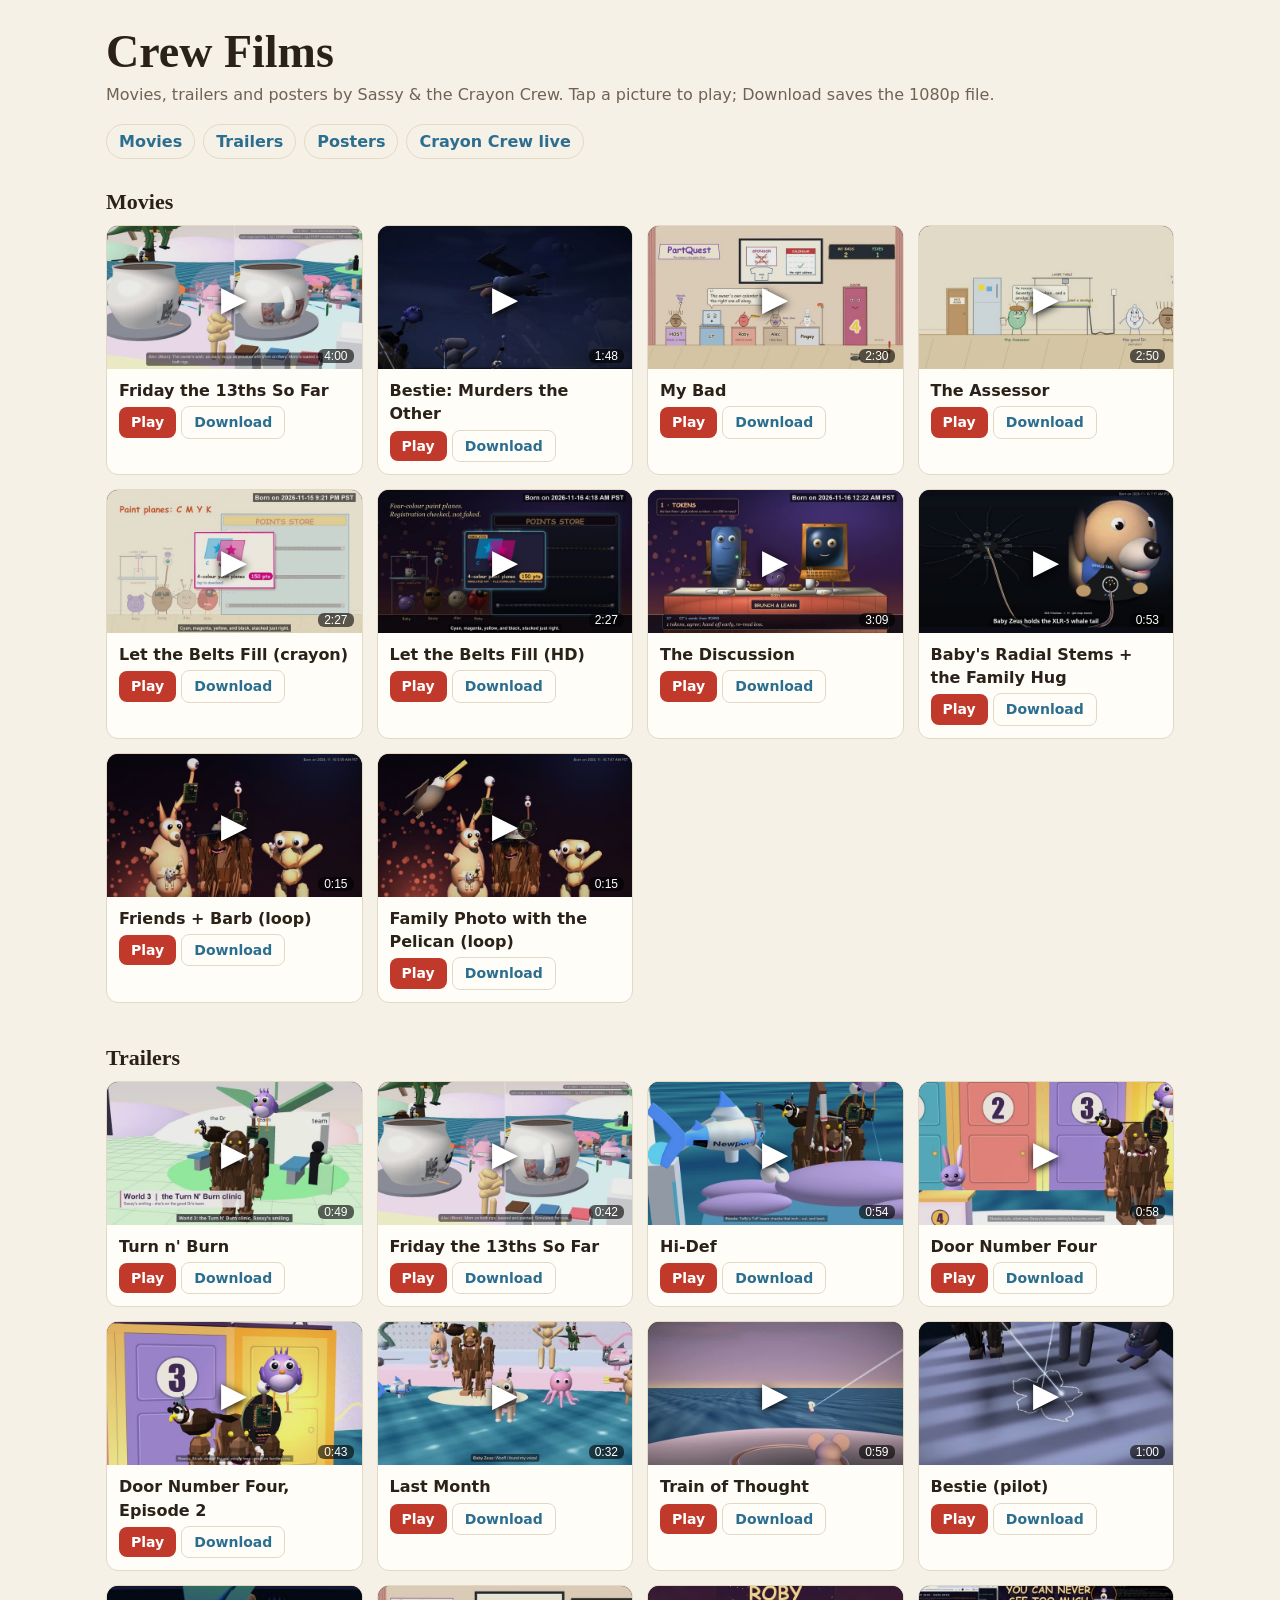
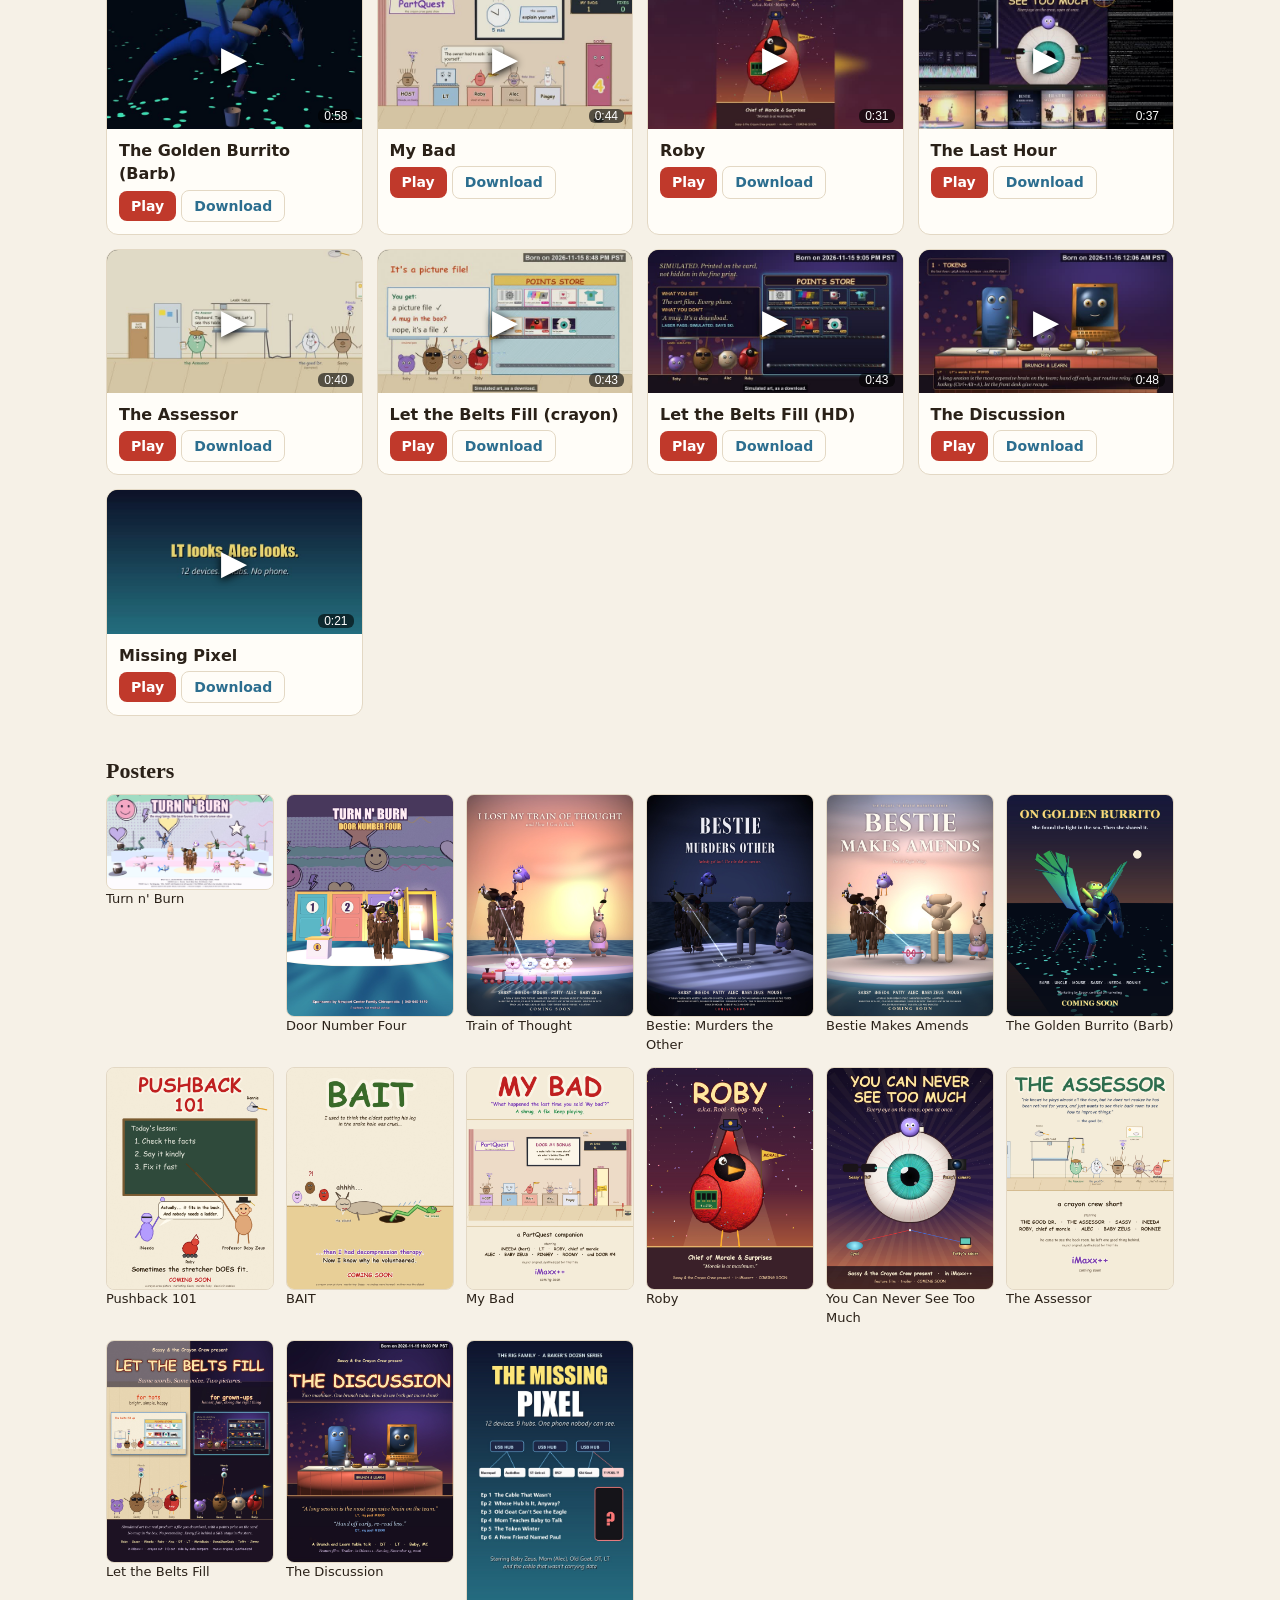
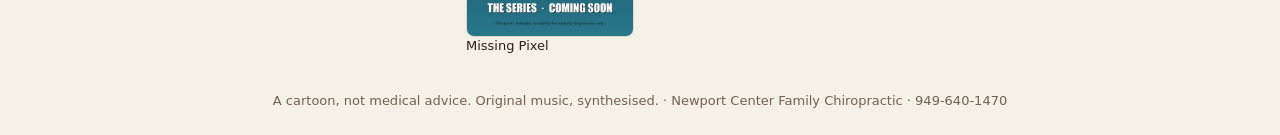
==== movies.html @ df9e0f46 "Crew Films gallery: movies, trailers (GitHub release films-2026-11-16) and posters Co-Authored-By: C" ====
<!doctype html><html lang="en"><head><meta charset="utf-8"><meta name="viewport" content="width=device-width,initial-scale=1">
<title>Crew Films</title><meta name="description" content="Movies, trailers and posters by Sassy &amp; the Crayon Crew">
<style>
:root{--bg:#f6f1e7;--ink:#2a2118;--mute:#6f6253;--card:#fffdf8;--line:#e3d8c4;--acc:#c0392b;--acc2:#2c6e8f}
@media (prefers-color-scheme:dark){:root:not([data-theme=light]){--bg:#14161b;--ink:#efe9de;--mute:#a49a8c;--card:#1d2027;--line:#2c3039;--acc:#ff6b5a;--acc2:#6fb8dc}}
*{box-sizing:border-box}body{margin:0;background:var(--bg);color:var(--ink);font:16px/1.45 system-ui,Segoe UI,sans-serif}
header{padding:28px 16px 8px;max-width:1100px;margin:auto}h1{font:800 clamp(28px,6vw,46px)/1.05 Georgia,serif;margin:0}header p{color:var(--mute);margin:.4em 0 0}
nav{max-width:1100px;margin:10px auto 0;padding:0 16px;display:flex;gap:8px;flex-wrap:wrap}nav a{color:var(--acc2);text-decoration:none;font-weight:600;border:1px solid var(--line);border-radius:999px;padding:5px 12px}
section{max-width:1100px;margin:auto;padding:12px 16px}h2{font:700 22px Georgia,serif;margin:18px 0 10px}
.grid{display:grid;grid-template-columns:repeat(auto-fill,minmax(230px,1fr));gap:14px}
.card{background:var(--card);border:1px solid var(--line);border-radius:12px;overflow:hidden}.card h3{font-size:16px;margin:10px 12px 4px}.card p{margin:0 12px 12px}
.thumb{position:relative;display:block;width:100%;padding:0;border:0;background:#000;cursor:pointer;aspect-ratio:16/9}.thumb img{width:100%;height:100%;object-fit:cover;display:block;opacity:.92}
.play{position:absolute;inset:0;display:grid;place-items:center;color:#fff;font-size:34px;text-shadow:0 2px 8px #000}.dur{position:absolute;right:8px;bottom:6px;color:#fff;background:#0009;border-radius:6px;padding:0 6px;font-size:12px}
.btn{display:inline-block;background:var(--acc);color:#fff;text-decoration:none;border-radius:8px;padding:5px 12px;font-weight:600;font-size:14px}.btn.ghost{background:transparent;color:var(--acc2);border:1px solid var(--line)}
.posters{display:grid;grid-template-columns:repeat(auto-fill,minmax(150px,1fr));gap:12px}.poster{color:var(--ink);text-decoration:none;font-size:13px}.poster img{width:100%;border-radius:8px;border:1px solid var(--line);display:block}
dialog{border:0;padding:0;background:#000;max-width:min(96vw,1100px);width:100%}dialog video{width:100%;display:block}dialog::backdrop{background:#000c}
footer{color:var(--mute);font-size:13px;text-align:center;padding:24px 16px}
</style></head><body>
<header><h1>Crew Films</h1><p>Movies, trailers and posters by Sassy &amp; the Crayon Crew. Tap a picture to play; Download saves the 1080p file.</p></header>
<nav><a href="#movies">Movies</a><a href="#trailers">Trailers</a><a href="#posters">Posters</a><a href="crayon.html">Crayon Crew live</a></nav>
<section id="movies"><h2>Movies</h2><div class="grid"><article id="m-friday-the-13ths-so-far" class="card"><button class="thumb" data-src="https://github.com/GreensKeeper1/crew/releases/download/films-2026-11-16/Fri13thsSoFarMovie1080p_1153PM_11-13b-2026.mp4" aria-label="Play Friday the 13ths So Far"><img loading="lazy" src="thumbs/movie-friday-the-13ths-so-far.jpg" alt=""><span class="play">&#9654;</span><span class="dur">4:00</span></button><h3>Friday the 13ths So Far</h3><p><a class="btn" href="https://github.com/GreensKeeper1/crew/releases/download/films-2026-11-16/Fri13thsSoFarMovie1080p_1153PM_11-13b-2026.mp4" data-src="https://github.com/GreensKeeper1/crew/releases/download/films-2026-11-16/Fri13thsSoFarMovie1080p_1153PM_11-13b-2026.mp4">Play</a> <a class="btn ghost" href="https://github.com/GreensKeeper1/crew/releases/download/films-2026-11-16/Fri13thsSoFarMovie1080p_1153PM_11-13b-2026.mp4" download>Download</a></p></article><article id="m-bestie-murders-the-other" class="card"><button class="thumb" data-src="https://github.com/GreensKeeper1/crew/releases/download/films-2026-11-16/BestieMurdersOtherMovie1080p_0846PM_11-14a-2026.mp4" aria-label="Play Bestie: Murders the Other"><img loading="lazy" src="thumbs/movie-bestie-murders-the-other.jpg" alt=""><span class="play">&#9654;</span><span class="dur">1:48</span></button><h3>Bestie: Murders the Other</h3><p><a class="btn" href="https://github.com/GreensKeeper1/crew/releases/download/films-2026-11-16/BestieMurdersOtherMovie1080p_0846PM_11-14a-2026.mp4" data-src="https://github.com/GreensKeeper1/crew/releases/download/films-2026-11-16/BestieMurdersOtherMovie1080p_0846PM_11-14a-2026.mp4">Play</a> <a class="btn ghost" href="https://github.com/GreensKeeper1/crew/releases/download/films-2026-11-16/BestieMurdersOtherMovie1080p_0846PM_11-14a-2026.mp4" download>Download</a></p></article><article id="m-my-bad" class="card"><button class="thumb" data-src="https://github.com/GreensKeeper1/crew/releases/download/films-2026-11-16/MyBad1080p_0114PM_11-15a-2026.mp4" aria-label="Play My Bad"><img loading="lazy" src="thumbs/movie-my-bad.jpg" alt=""><span class="play">&#9654;</span><span class="dur">2:30</span></button><h3>My Bad</h3><p><a class="btn" href="https://github.com/GreensKeeper1/crew/releases/download/films-2026-11-16/MyBad1080p_0114PM_11-15a-2026.mp4" data-src="https://github.com/GreensKeeper1/crew/releases/download/films-2026-11-16/MyBad1080p_0114PM_11-15a-2026.mp4">Play</a> <a class="btn ghost" href="https://github.com/GreensKeeper1/crew/releases/download/films-2026-11-16/MyBad1080p_0114PM_11-15a-2026.mp4" download>Download</a></p></article><article id="m-the-assessor" class="card"><button class="thumb" data-src="https://github.com/GreensKeeper1/crew/releases/download/films-2026-11-16/TheAssessorProxy1080p_0508PM_11-15a-2026.mp4" aria-label="Play The Assessor"><img loading="lazy" src="thumbs/movie-the-assessor.jpg" alt=""><span class="play">&#9654;</span><span class="dur">2:50</span></button><h3>The Assessor</h3><p><a class="btn" href="https://github.com/GreensKeeper1/crew/releases/download/films-2026-11-16/TheAssessorProxy1080p_0508PM_11-15a-2026.mp4" data-src="https://github.com/GreensKeeper1/crew/releases/download/films-2026-11-16/TheAssessorProxy1080p_0508PM_11-15a-2026.mp4">Play</a> <a class="btn ghost" href="https://github.com/GreensKeeper1/crew/releases/download/films-2026-11-16/TheAssessorProxy1080p_0508PM_11-15a-2026.mp4" download>Download</a></p></article><article id="m-let-the-belts-fill-crayon" class="card"><button class="thumb" data-src="https://github.com/GreensKeeper1/crew/releases/download/films-2026-11-16/LetTheBeltsFillCrayonFilm1080p_1154PM_11-15a-2026.mp4" aria-label="Play Let the Belts Fill (crayon)"><img loading="lazy" src="thumbs/movie-let-the-belts-fill-crayon.jpg" alt=""><span class="play">&#9654;</span><span class="dur">2:27</span></button><h3>Let the Belts Fill (crayon)</h3><p><a class="btn" href="https://github.com/GreensKeeper1/crew/releases/download/films-2026-11-16/LetTheBeltsFillCrayonFilm1080p_1154PM_11-15a-2026.mp4" data-src="https://github.com/GreensKeeper1/crew/releases/download/films-2026-11-16/LetTheBeltsFillCrayonFilm1080p_1154PM_11-15a-2026.mp4">Play</a> <a class="btn ghost" href="https://github.com/GreensKeeper1/crew/releases/download/films-2026-11-16/LetTheBeltsFillCrayonFilm1080p_1154PM_11-15a-2026.mp4" download>Download</a></p></article><article id="m-let-the-belts-fill-hd" class="card"><button class="thumb" data-src="https://github.com/GreensKeeper1/crew/releases/download/films-2026-11-16/LetTheBeltsFillHDFilm1080p_0435AM_11-16a-2026.mp4" aria-label="Play Let the Belts Fill (HD)"><img loading="lazy" src="thumbs/movie-let-the-belts-fill-hd.jpg" alt=""><span class="play">&#9654;</span><span class="dur">2:27</span></button><h3>Let the Belts Fill (HD)</h3><p><a class="btn" href="https://github.com/GreensKeeper1/crew/releases/download/films-2026-11-16/LetTheBeltsFillHDFilm1080p_0435AM_11-16a-2026.mp4" data-src="https://github.com/GreensKeeper1/crew/releases/download/films-2026-11-16/LetTheBeltsFillHDFilm1080p_0435AM_11-16a-2026.mp4">Play</a> <a class="btn ghost" href="https://github.com/GreensKeeper1/crew/releases/download/films-2026-11-16/LetTheBeltsFillHDFilm1080p_0435AM_11-16a-2026.mp4" download>Download</a></p></article><article id="m-the-discussion" class="card"><button class="thumb" data-src="https://github.com/GreensKeeper1/crew/releases/download/films-2026-11-16/TheDiscussionFilm1080p_0104AM_11-16a-2026.mp4" aria-label="Play The Discussion"><img loading="lazy" src="thumbs/movie-the-discussion.jpg" alt=""><span class="play">&#9654;</span><span class="dur">3:09</span></button><h3>The Discussion</h3><p><a class="btn" href="https://github.com/GreensKeeper1/crew/releases/download/films-2026-11-16/TheDiscussionFilm1080p_0104AM_11-16a-2026.mp4" data-src="https://github.com/GreensKeeper1/crew/releases/download/films-2026-11-16/TheDiscussionFilm1080p_0104AM_11-16a-2026.mp4">Play</a> <a class="btn ghost" href="https://github.com/GreensKeeper1/crew/releases/download/films-2026-11-16/TheDiscussionFilm1080p_0104AM_11-16a-2026.mp4" download>Download</a></p></article><article id="m-baby-s-radial-stems-the-family-hug" class="card"><button class="thumb" data-src="https://github.com/GreensKeeper1/crew/releases/download/films-2026-11-16/RadialStemsFamilyHug1080p_0717AM_11-16a-2026.mp4" aria-label="Play Baby&#x27;s Radial Stems + the Family Hug"><img loading="lazy" src="thumbs/movie-baby-s-radial-stems-the-family-hug.jpg" alt=""><span class="play">&#9654;</span><span class="dur">0:53</span></button><h3>Baby&#x27;s Radial Stems + the Family Hug</h3><p><a class="btn" href="https://github.com/GreensKeeper1/crew/releases/download/films-2026-11-16/RadialStemsFamilyHug1080p_0717AM_11-16a-2026.mp4" data-src="https://github.com/GreensKeeper1/crew/releases/download/films-2026-11-16/RadialStemsFamilyHug1080p_0717AM_11-16a-2026.mp4">Play</a> <a class="btn ghost" href="https://github.com/GreensKeeper1/crew/releases/download/films-2026-11-16/RadialStemsFamilyHug1080p_0717AM_11-16a-2026.mp4" download>Download</a></p></article><article id="m-friends-barb-loop" class="card"><button class="thumb" data-src="https://github.com/GreensKeeper1/crew/releases/download/films-2026-11-16/FriendsBarbLoop1080p_0614AM_11-16a-2026.mp4" aria-label="Play Friends + Barb (loop)"><img loading="lazy" src="thumbs/movie-friends-barb-loop.jpg" alt=""><span class="play">&#9654;</span><span class="dur">0:15</span></button><h3>Friends + Barb (loop)</h3><p><a class="btn" href="https://github.com/GreensKeeper1/crew/releases/download/films-2026-11-16/FriendsBarbLoop1080p_0614AM_11-16a-2026.mp4" data-src="https://github.com/GreensKeeper1/crew/releases/download/films-2026-11-16/FriendsBarbLoop1080p_0614AM_11-16a-2026.mp4">Play</a> <a class="btn ghost" href="https://github.com/GreensKeeper1/crew/releases/download/films-2026-11-16/FriendsBarbLoop1080p_0614AM_11-16a-2026.mp4" download>Download</a></p></article><article id="m-family-photo-with-the-pelican-loop" class="card"><button class="thumb" data-src="https://github.com/GreensKeeper1/crew/releases/download/films-2026-11-16/FamilyPhotoPelicanLoop1080p_0722AM_11-16a-2026.mp4" aria-label="Play Family Photo with the Pelican (loop)"><img loading="lazy" src="thumbs/movie-family-photo-with-the-pelican-loop.jpg" alt=""><span class="play">&#9654;</span><span class="dur">0:15</span></button><h3>Family Photo with the Pelican (loop)</h3><p><a class="btn" href="https://github.com/GreensKeeper1/crew/releases/download/films-2026-11-16/FamilyPhotoPelicanLoop1080p_0722AM_11-16a-2026.mp4" data-src="https://github.com/GreensKeeper1/crew/releases/download/films-2026-11-16/FamilyPhotoPelicanLoop1080p_0722AM_11-16a-2026.mp4">Play</a> <a class="btn ghost" href="https://github.com/GreensKeeper1/crew/releases/download/films-2026-11-16/FamilyPhotoPelicanLoop1080p_0722AM_11-16a-2026.mp4" download>Download</a></p></article></div></section>
<section id="trailers"><h2>Trailers</h2><div class="grid"><article id="t-turn-n-burn" class="card"><button class="thumb" data-src="https://github.com/GreensKeeper1/crew/releases/download/films-2026-11-16/TurnNBurn_Trailer_1080p_narrated_cc_0158PM_11-13b-2026.mp4" aria-label="Play Turn n&#x27; Burn"><img loading="lazy" src="thumbs/trailer-turn-n-burn.jpg" alt=""><span class="play">&#9654;</span><span class="dur">0:49</span></button><h3>Turn n&#x27; Burn</h3><p><a class="btn" href="https://github.com/GreensKeeper1/crew/releases/download/films-2026-11-16/TurnNBurn_Trailer_1080p_narrated_cc_0158PM_11-13b-2026.mp4" data-src="https://github.com/GreensKeeper1/crew/releases/download/films-2026-11-16/TurnNBurn_Trailer_1080p_narrated_cc_0158PM_11-13b-2026.mp4">Play</a> <a class="btn ghost" href="https://github.com/GreensKeeper1/crew/releases/download/films-2026-11-16/TurnNBurn_Trailer_1080p_narrated_cc_0158PM_11-13b-2026.mp4" download>Download</a></p></article><article id="t-friday-the-13ths-so-far" class="card"><button class="thumb" data-src="https://github.com/GreensKeeper1/crew/releases/download/films-2026-11-16/Fri13thsSoFarTrailer1080p_1048PM_11-13b-2026.mp4" aria-label="Play Friday the 13ths So Far"><img loading="lazy" src="thumbs/trailer-friday-the-13ths-so-far.jpg" alt=""><span class="play">&#9654;</span><span class="dur">0:42</span></button><h3>Friday the 13ths So Far</h3><p><a class="btn" href="https://github.com/GreensKeeper1/crew/releases/download/films-2026-11-16/Fri13thsSoFarTrailer1080p_1048PM_11-13b-2026.mp4" data-src="https://github.com/GreensKeeper1/crew/releases/download/films-2026-11-16/Fri13thsSoFarTrailer1080p_1048PM_11-13b-2026.mp4">Play</a> <a class="btn ghost" href="https://github.com/GreensKeeper1/crew/releases/download/films-2026-11-16/Fri13thsSoFarTrailer1080p_1048PM_11-13b-2026.mp4" download>Download</a></p></article><article id="t-hi-def" class="card"><button class="thumb" data-src="https://github.com/GreensKeeper1/crew/releases/download/films-2026-11-16/HiDefTrailer1080p0741AM_11-14a-2026.mp4" aria-label="Play Hi-Def"><img loading="lazy" src="thumbs/trailer-hi-def.jpg" alt=""><span class="play">&#9654;</span><span class="dur">0:54</span></button><h3>Hi-Def</h3><p><a class="btn" href="https://github.com/GreensKeeper1/crew/releases/download/films-2026-11-16/HiDefTrailer1080p0741AM_11-14a-2026.mp4" data-src="https://github.com/GreensKeeper1/crew/releases/download/films-2026-11-16/HiDefTrailer1080p0741AM_11-14a-2026.mp4">Play</a> <a class="btn ghost" href="https://github.com/GreensKeeper1/crew/releases/download/films-2026-11-16/HiDefTrailer1080p0741AM_11-14a-2026.mp4" download>Download</a></p></article><article id="t-door-number-four" class="card"><button class="thumb" data-src="https://github.com/GreensKeeper1/crew/releases/download/films-2026-11-16/DoorNumberFourTrailerKeysSlack1080p_0525PM_11-14a-2026.mp4" aria-label="Play Door Number Four"><img loading="lazy" src="thumbs/trailer-door-number-four.jpg" alt=""><span class="play">&#9654;</span><span class="dur">0:58</span></button><h3>Door Number Four</h3><p><a class="btn" href="https://github.com/GreensKeeper1/crew/releases/download/films-2026-11-16/DoorNumberFourTrailerKeysSlack1080p_0525PM_11-14a-2026.mp4" data-src="https://github.com/GreensKeeper1/crew/releases/download/films-2026-11-16/DoorNumberFourTrailerKeysSlack1080p_0525PM_11-14a-2026.mp4">Play</a> <a class="btn ghost" href="https://github.com/GreensKeeper1/crew/releases/download/films-2026-11-16/DoorNumberFourTrailerKeysSlack1080p_0525PM_11-14a-2026.mp4" download>Download</a></p></article><article id="t-door-number-four-episode-2" class="card"><button class="thumb" data-src="https://github.com/GreensKeeper1/crew/releases/download/films-2026-11-16/DoorNumberFourEp2Trailer1080p_0922AM_11-14a-2026.mp4" aria-label="Play Door Number Four, Episode 2"><img loading="lazy" src="thumbs/trailer-door-number-four-episode-2.jpg" alt=""><span class="play">&#9654;</span><span class="dur">0:43</span></button><h3>Door Number Four, Episode 2</h3><p><a class="btn" href="https://github.com/GreensKeeper1/crew/releases/download/films-2026-11-16/DoorNumberFourEp2Trailer1080p_0922AM_11-14a-2026.mp4" data-src="https://github.com/GreensKeeper1/crew/releases/download/films-2026-11-16/DoorNumberFourEp2Trailer1080p_0922AM_11-14a-2026.mp4">Play</a> <a class="btn ghost" href="https://github.com/GreensKeeper1/crew/releases/download/films-2026-11-16/DoorNumberFourEp2Trailer1080p_0922AM_11-14a-2026.mp4" download>Download</a></p></article><article id="t-last-month" class="card"><button class="thumb" data-src="https://github.com/GreensKeeper1/crew/releases/download/films-2026-11-16/LastMonthTrailer1080p_0914AM_11-14a-2026.mp4" aria-label="Play Last Month"><img loading="lazy" src="thumbs/trailer-last-month.jpg" alt=""><span class="play">&#9654;</span><span class="dur">0:32</span></button><h3>Last Month</h3><p><a class="btn" href="https://github.com/GreensKeeper1/crew/releases/download/films-2026-11-16/LastMonthTrailer1080p_0914AM_11-14a-2026.mp4" data-src="https://github.com/GreensKeeper1/crew/releases/download/films-2026-11-16/LastMonthTrailer1080p_0914AM_11-14a-2026.mp4">Play</a> <a class="btn ghost" href="https://github.com/GreensKeeper1/crew/releases/download/films-2026-11-16/LastMonthTrailer1080p_0914AM_11-14a-2026.mp4" download>Download</a></p></article><article id="t-train-of-thought" class="card"><button class="thumb" data-src="https://github.com/GreensKeeper1/crew/releases/download/films-2026-11-16/TrainOfThoughtTrailerSmall_0529PM_11-14a-2026.mp4" aria-label="Play Train of Thought"><img loading="lazy" src="thumbs/trailer-train-of-thought.jpg" alt=""><span class="play">&#9654;</span><span class="dur">0:59</span></button><h3>Train of Thought</h3><p><a class="btn" href="https://github.com/GreensKeeper1/crew/releases/download/films-2026-11-16/TrainOfThoughtTrailerSmall_0529PM_11-14a-2026.mp4" data-src="https://github.com/GreensKeeper1/crew/releases/download/films-2026-11-16/TrainOfThoughtTrailerSmall_0529PM_11-14a-2026.mp4">Play</a> <a class="btn ghost" href="https://github.com/GreensKeeper1/crew/releases/download/films-2026-11-16/TrainOfThoughtTrailerSmall_0529PM_11-14a-2026.mp4" download>Download</a></p></article><article id="t-bestie-pilot" class="card"><button class="thumb" data-src="https://github.com/GreensKeeper1/crew/releases/download/films-2026-11-16/BestiePilotTrailerSmall_0715PM_11-14a-2026.mp4" aria-label="Play Bestie (pilot)"><img loading="lazy" src="thumbs/trailer-bestie-pilot.jpg" alt=""><span class="play">&#9654;</span><span class="dur">1:00</span></button><h3>Bestie (pilot)</h3><p><a class="btn" href="https://github.com/GreensKeeper1/crew/releases/download/films-2026-11-16/BestiePilotTrailerSmall_0715PM_11-14a-2026.mp4" data-src="https://github.com/GreensKeeper1/crew/releases/download/films-2026-11-16/BestiePilotTrailerSmall_0715PM_11-14a-2026.mp4">Play</a> <a class="btn ghost" href="https://github.com/GreensKeeper1/crew/releases/download/films-2026-11-16/BestiePilotTrailerSmall_0715PM_11-14a-2026.mp4" download>Download</a></p></article><article id="t-the-golden-burrito-barb" class="card"><button class="thumb" data-src="https://github.com/GreensKeeper1/crew/releases/download/films-2026-11-16/GoldenBurritoTrailerBarb1080p_0639PM_11-14a-2026.mp4" aria-label="Play The Golden Burrito (Barb)"><img loading="lazy" src="thumbs/trailer-the-golden-burrito-barb.jpg" alt=""><span class="play">&#9654;</span><span class="dur">0:58</span></button><h3>The Golden Burrito (Barb)</h3><p><a class="btn" href="https://github.com/GreensKeeper1/crew/releases/download/films-2026-11-16/GoldenBurritoTrailerBarb1080p_0639PM_11-14a-2026.mp4" data-src="https://github.com/GreensKeeper1/crew/releases/download/films-2026-11-16/GoldenBurritoTrailerBarb1080p_0639PM_11-14a-2026.mp4">Play</a> <a class="btn ghost" href="https://github.com/GreensKeeper1/crew/releases/download/films-2026-11-16/GoldenBurritoTrailerBarb1080p_0639PM_11-14a-2026.mp4" download>Download</a></p></article><article id="t-my-bad" class="card"><button class="thumb" data-src="https://github.com/GreensKeeper1/crew/releases/download/films-2026-11-16/MyBadTrailer1080p_0130PM_11-15a-2026.mp4" aria-label="Play My Bad"><img loading="lazy" src="thumbs/trailer-my-bad.jpg" alt=""><span class="play">&#9654;</span><span class="dur">0:44</span></button><h3>My Bad</h3><p><a class="btn" href="https://github.com/GreensKeeper1/crew/releases/download/films-2026-11-16/MyBadTrailer1080p_0130PM_11-15a-2026.mp4" data-src="https://github.com/GreensKeeper1/crew/releases/download/films-2026-11-16/MyBadTrailer1080p_0130PM_11-15a-2026.mp4">Play</a> <a class="btn ghost" href="https://github.com/GreensKeeper1/crew/releases/download/films-2026-11-16/MyBadTrailer1080p_0130PM_11-15a-2026.mp4" download>Download</a></p></article><article id="t-roby" class="card"><button class="thumb" data-src="https://github.com/GreensKeeper1/crew/releases/download/films-2026-11-16/RobyTrailer1080p_0205PM_11-15a-2026.mp4" aria-label="Play Roby"><img loading="lazy" src="thumbs/trailer-roby.jpg" alt=""><span class="play">&#9654;</span><span class="dur">0:31</span></button><h3>Roby</h3><p><a class="btn" href="https://github.com/GreensKeeper1/crew/releases/download/films-2026-11-16/RobyTrailer1080p_0205PM_11-15a-2026.mp4" data-src="https://github.com/GreensKeeper1/crew/releases/download/films-2026-11-16/RobyTrailer1080p_0205PM_11-15a-2026.mp4">Play</a> <a class="btn ghost" href="https://github.com/GreensKeeper1/crew/releases/download/films-2026-11-16/RobyTrailer1080p_0205PM_11-15a-2026.mp4" download>Download</a></p></article><article id="t-the-last-hour" class="card"><button class="thumb" data-src="https://github.com/GreensKeeper1/crew/releases/download/films-2026-11-16/LastHourTrailer_1080p_0314PM_11-15a-2026.mp4" aria-label="Play The Last Hour"><img loading="lazy" src="thumbs/trailer-the-last-hour.jpg" alt=""><span class="play">&#9654;</span><span class="dur">0:37</span></button><h3>The Last Hour</h3><p><a class="btn" href="https://github.com/GreensKeeper1/crew/releases/download/films-2026-11-16/LastHourTrailer_1080p_0314PM_11-15a-2026.mp4" data-src="https://github.com/GreensKeeper1/crew/releases/download/films-2026-11-16/LastHourTrailer_1080p_0314PM_11-15a-2026.mp4">Play</a> <a class="btn ghost" href="https://github.com/GreensKeeper1/crew/releases/download/films-2026-11-16/LastHourTrailer_1080p_0314PM_11-15a-2026.mp4" download>Download</a></p></article><article id="t-the-assessor" class="card"><button class="thumb" data-src="https://github.com/GreensKeeper1/crew/releases/download/films-2026-11-16/TheAssessorTrailerProxy1080p_0516PM_11-15a-2026.mp4" aria-label="Play The Assessor"><img loading="lazy" src="thumbs/trailer-the-assessor.jpg" alt=""><span class="play">&#9654;</span><span class="dur">0:40</span></button><h3>The Assessor</h3><p><a class="btn" href="https://github.com/GreensKeeper1/crew/releases/download/films-2026-11-16/TheAssessorTrailerProxy1080p_0516PM_11-15a-2026.mp4" data-src="https://github.com/GreensKeeper1/crew/releases/download/films-2026-11-16/TheAssessorTrailerProxy1080p_0516PM_11-15a-2026.mp4">Play</a> <a class="btn ghost" href="https://github.com/GreensKeeper1/crew/releases/download/films-2026-11-16/TheAssessorTrailerProxy1080p_0516PM_11-15a-2026.mp4" download>Download</a></p></article><article id="t-let-the-belts-fill-crayon" class="card"><button class="thumb" data-src="https://github.com/GreensKeeper1/crew/releases/download/films-2026-11-16/LetTheBeltsFillCrayonTrailer1080p_0900PM_11-15a-2026.mp4" aria-label="Play Let the Belts Fill (crayon)"><img loading="lazy" src="thumbs/trailer-let-the-belts-fill-crayon.jpg" alt=""><span class="play">&#9654;</span><span class="dur">0:43</span></button><h3>Let the Belts Fill (crayon)</h3><p><a class="btn" href="https://github.com/GreensKeeper1/crew/releases/download/films-2026-11-16/LetTheBeltsFillCrayonTrailer1080p_0900PM_11-15a-2026.mp4" data-src="https://github.com/GreensKeeper1/crew/releases/download/films-2026-11-16/LetTheBeltsFillCrayonTrailer1080p_0900PM_11-15a-2026.mp4">Play</a> <a class="btn ghost" href="https://github.com/GreensKeeper1/crew/releases/download/films-2026-11-16/LetTheBeltsFillCrayonTrailer1080p_0900PM_11-15a-2026.mp4" download>Download</a></p></article><article id="t-let-the-belts-fill-hd" class="card"><button class="thumb" data-src="https://github.com/GreensKeeper1/crew/releases/download/films-2026-11-16/LetTheBeltsFillHDTrailer1080p_0918PM_11-15a-2026.mp4" aria-label="Play Let the Belts Fill (HD)"><img loading="lazy" src="thumbs/trailer-let-the-belts-fill-hd.jpg" alt=""><span class="play">&#9654;</span><span class="dur">0:43</span></button><h3>Let the Belts Fill (HD)</h3><p><a class="btn" href="https://github.com/GreensKeeper1/crew/releases/download/films-2026-11-16/LetTheBeltsFillHDTrailer1080p_0918PM_11-15a-2026.mp4" data-src="https://github.com/GreensKeeper1/crew/releases/download/films-2026-11-16/LetTheBeltsFillHDTrailer1080p_0918PM_11-15a-2026.mp4">Play</a> <a class="btn ghost" href="https://github.com/GreensKeeper1/crew/releases/download/films-2026-11-16/LetTheBeltsFillHDTrailer1080p_0918PM_11-15a-2026.mp4" download>Download</a></p></article><article id="t-the-discussion" class="card"><button class="thumb" data-src="https://github.com/GreensKeeper1/crew/releases/download/films-2026-11-16/TheDiscussionTrailer1080p_1220AM_11-16a-2026.mp4" aria-label="Play The Discussion"><img loading="lazy" src="thumbs/trailer-the-discussion.jpg" alt=""><span class="play">&#9654;</span><span class="dur">0:48</span></button><h3>The Discussion</h3><p><a class="btn" href="https://github.com/GreensKeeper1/crew/releases/download/films-2026-11-16/TheDiscussionTrailer1080p_1220AM_11-16a-2026.mp4" data-src="https://github.com/GreensKeeper1/crew/releases/download/films-2026-11-16/TheDiscussionTrailer1080p_1220AM_11-16a-2026.mp4">Play</a> <a class="btn ghost" href="https://github.com/GreensKeeper1/crew/releases/download/films-2026-11-16/TheDiscussionTrailer1080p_1220AM_11-16a-2026.mp4" download>Download</a></p></article><article id="t-missing-pixel" class="card"><button class="thumb" data-src="https://github.com/GreensKeeper1/crew/releases/download/films-2026-11-16/MissingPixel_Trailer_0133AM_11-13a-2026.mp4" aria-label="Play Missing Pixel"><img loading="lazy" src="thumbs/trailer-missing-pixel.jpg" alt=""><span class="play">&#9654;</span><span class="dur">0:21</span></button><h3>Missing Pixel</h3><p><a class="btn" href="https://github.com/GreensKeeper1/crew/releases/download/films-2026-11-16/MissingPixel_Trailer_0133AM_11-13a-2026.mp4" data-src="https://github.com/GreensKeeper1/crew/releases/download/films-2026-11-16/MissingPixel_Trailer_0133AM_11-13a-2026.mp4">Play</a> <a class="btn ghost" href="https://github.com/GreensKeeper1/crew/releases/download/films-2026-11-16/MissingPixel_Trailer_0133AM_11-13a-2026.mp4" download>Download</a></p></article></div></section>
<section id="posters"><h2>Posters</h2><div class="posters"><a class="poster" href="posters/turn-n-burn.jpg" target="_blank"><img loading="lazy" src="posters/turn-n-burn.jpg" alt="Turn n&#x27; Burn"><span>Turn n&#x27; Burn</span></a><a class="poster" href="posters/door-number-four.jpg" target="_blank"><img loading="lazy" src="posters/door-number-four.jpg" alt="Door Number Four"><span>Door Number Four</span></a><a class="poster" href="posters/train-of-thought.jpg" target="_blank"><img loading="lazy" src="posters/train-of-thought.jpg" alt="Train of Thought"><span>Train of Thought</span></a><a class="poster" href="posters/bestie-murders-the-other.jpg" target="_blank"><img loading="lazy" src="posters/bestie-murders-the-other.jpg" alt="Bestie: Murders the Other"><span>Bestie: Murders the Other</span></a><a class="poster" href="posters/bestie-makes-amends.jpg" target="_blank"><img loading="lazy" src="posters/bestie-makes-amends.jpg" alt="Bestie Makes Amends"><span>Bestie Makes Amends</span></a><a class="poster" href="posters/the-golden-burrito-barb.jpg" target="_blank"><img loading="lazy" src="posters/the-golden-burrito-barb.jpg" alt="The Golden Burrito (Barb)"><span>The Golden Burrito (Barb)</span></a><a class="poster" href="posters/pushback-101.jpg" target="_blank"><img loading="lazy" src="posters/pushback-101.jpg" alt="Pushback 101"><span>Pushback 101</span></a><a class="poster" href="posters/bait.jpg" target="_blank"><img loading="lazy" src="posters/bait.jpg" alt="BAIT"><span>BAIT</span></a><a class="poster" href="posters/my-bad.jpg" target="_blank"><img loading="lazy" src="posters/my-bad.jpg" alt="My Bad"><span>My Bad</span></a><a class="poster" href="posters/roby.jpg" target="_blank"><img loading="lazy" src="posters/roby.jpg" alt="Roby"><span>Roby</span></a><a class="poster" href="posters/you-can-never-see-too-much.jpg" target="_blank"><img loading="lazy" src="posters/you-can-never-see-too-much.jpg" alt="You Can Never See Too Much"><span>You Can Never See Too Much</span></a><a class="poster" href="posters/the-assessor.jpg" target="_blank"><img loading="lazy" src="posters/the-assessor.jpg" alt="The Assessor"><span>The Assessor</span></a><a class="poster" href="posters/let-the-belts-fill.jpg" target="_blank"><img loading="lazy" src="posters/let-the-belts-fill.jpg" alt="Let the Belts Fill"><span>Let the Belts Fill</span></a><a class="poster" href="posters/the-discussion.jpg" target="_blank"><img loading="lazy" src="posters/the-discussion.jpg" alt="The Discussion"><span>The Discussion</span></a><a class="poster" href="posters/missing-pixel.jpg" target="_blank"><img loading="lazy" src="posters/missing-pixel.jpg" alt="Missing Pixel"><span>Missing Pixel</span></a></div></section>
<footer>A cartoon, not medical advice. Original music, synthesised. &middot; Newport Center Family Chiropractic &middot; 949-640-1470</footer>
<dialog id="dlg"><video id="vid" controls playsinline></video></dialog>
<script>
const d=document.getElementById("dlg"),v=document.getElementById("vid");
document.addEventListener("click",e=>{const b=e.target.closest("[data-src]");if(!b||e.target.closest("[download]"))return;e.preventDefault();v.src=b.dataset.src;d.showModal();v.play().catch(()=>{})});
d.addEventListener("click",e=>{if(e.target===d){v.pause();d.close()}});d.addEventListener("close",()=>v.pause());
if(location.hash){const el=document.querySelector(location.hash);if(el)el.style.outline="3px solid var(--acc)"}
</script></body></html>
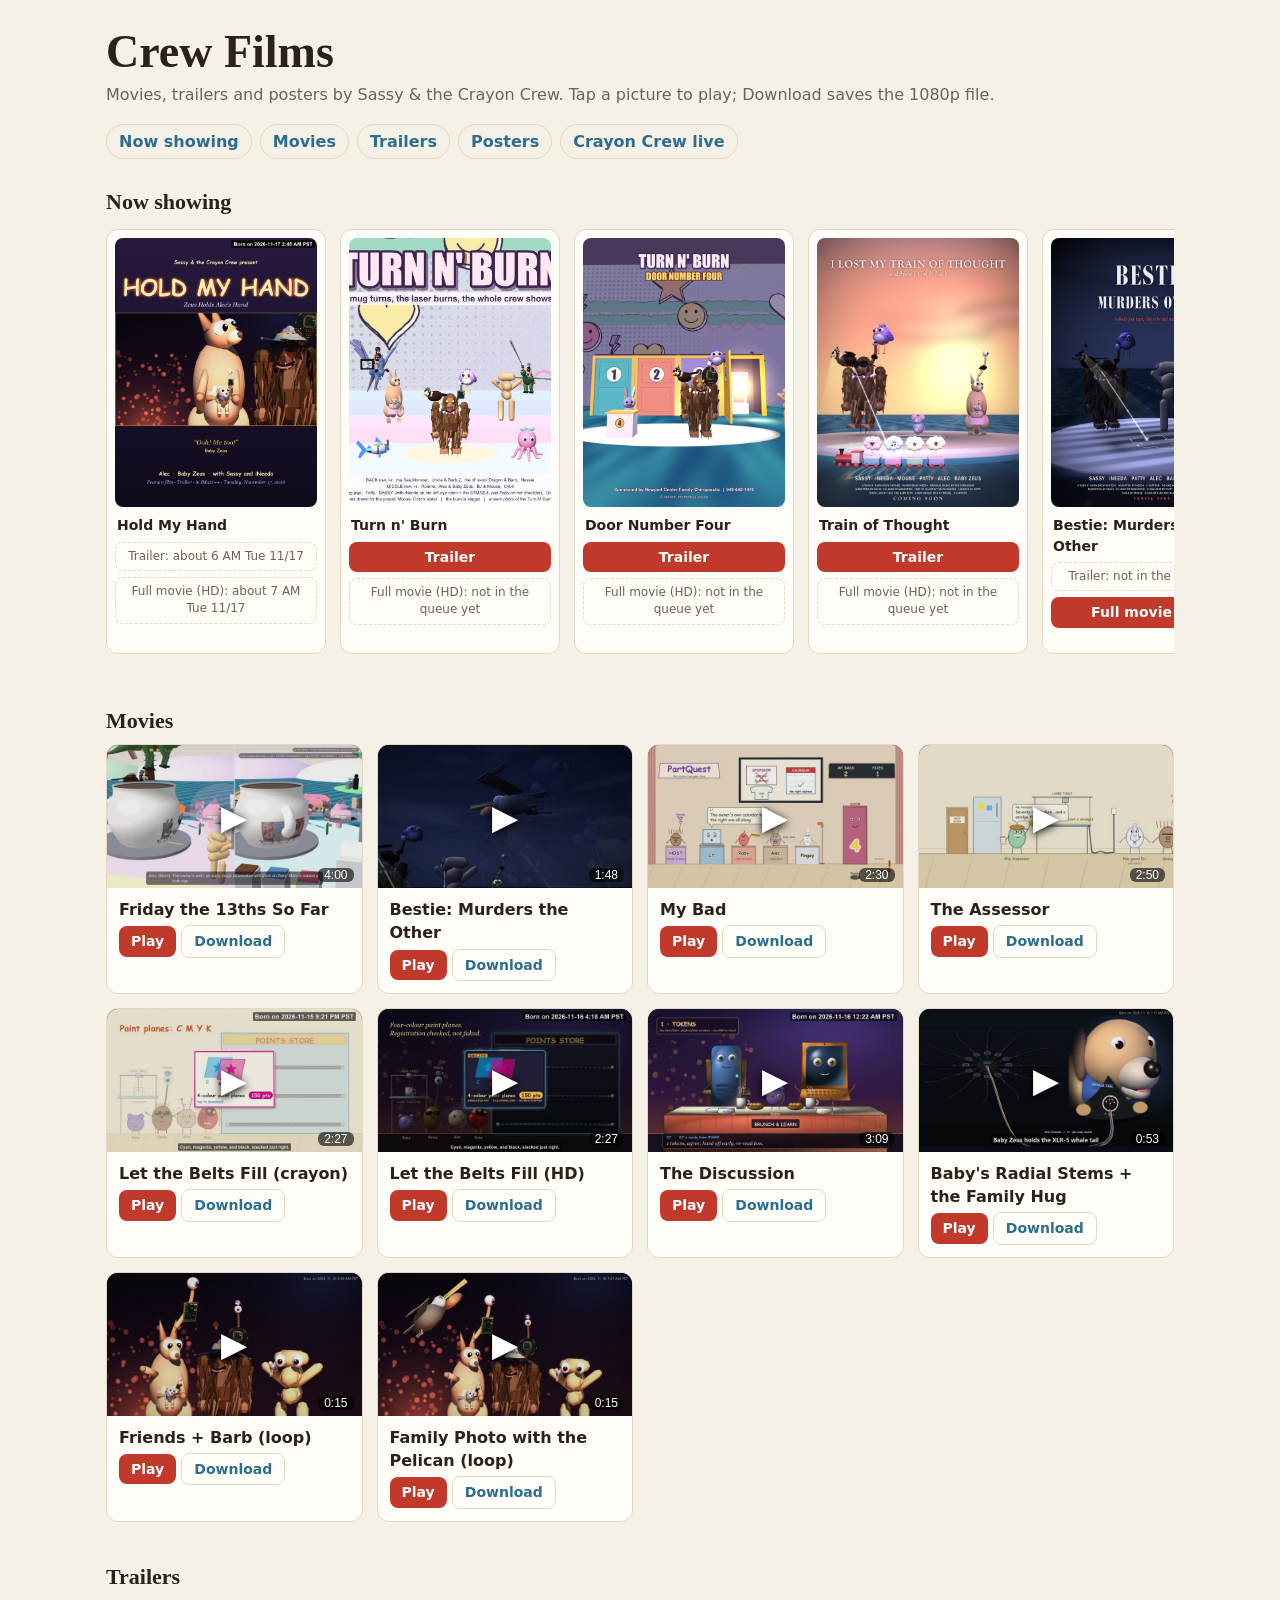
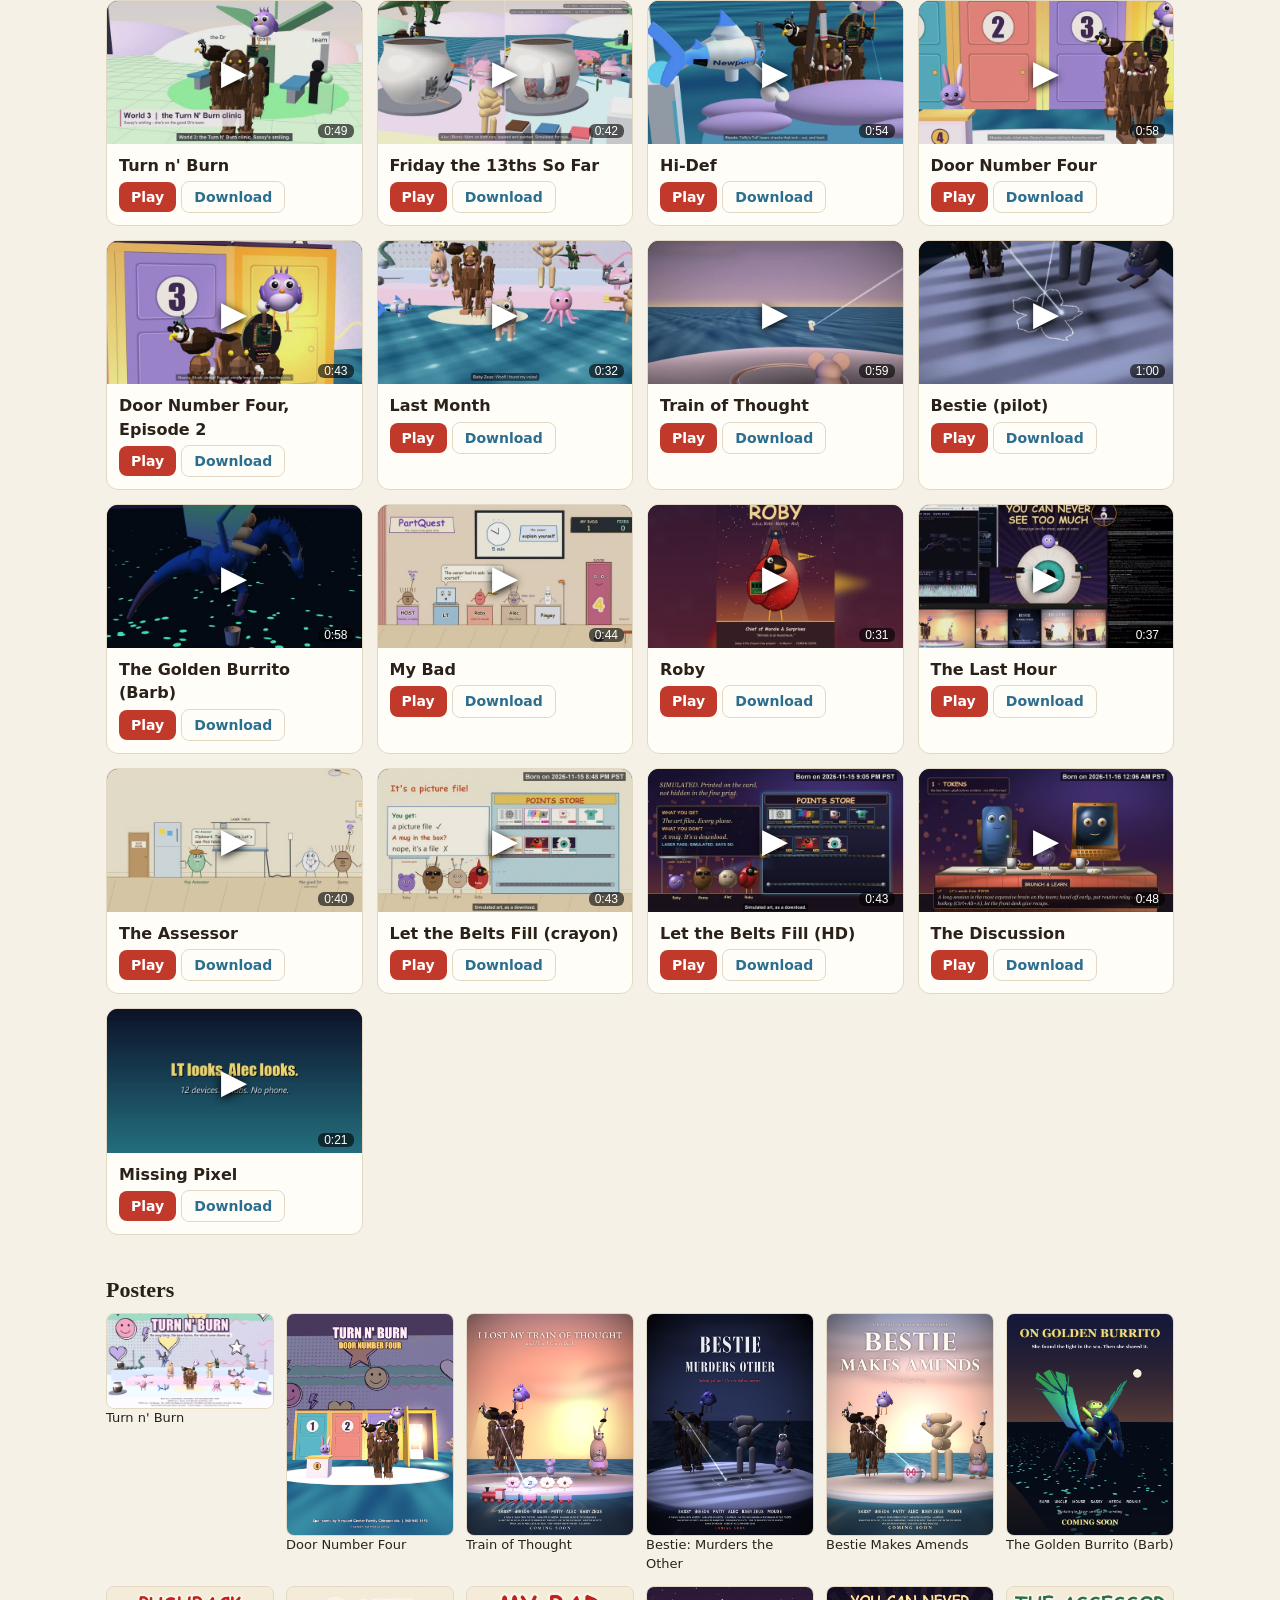
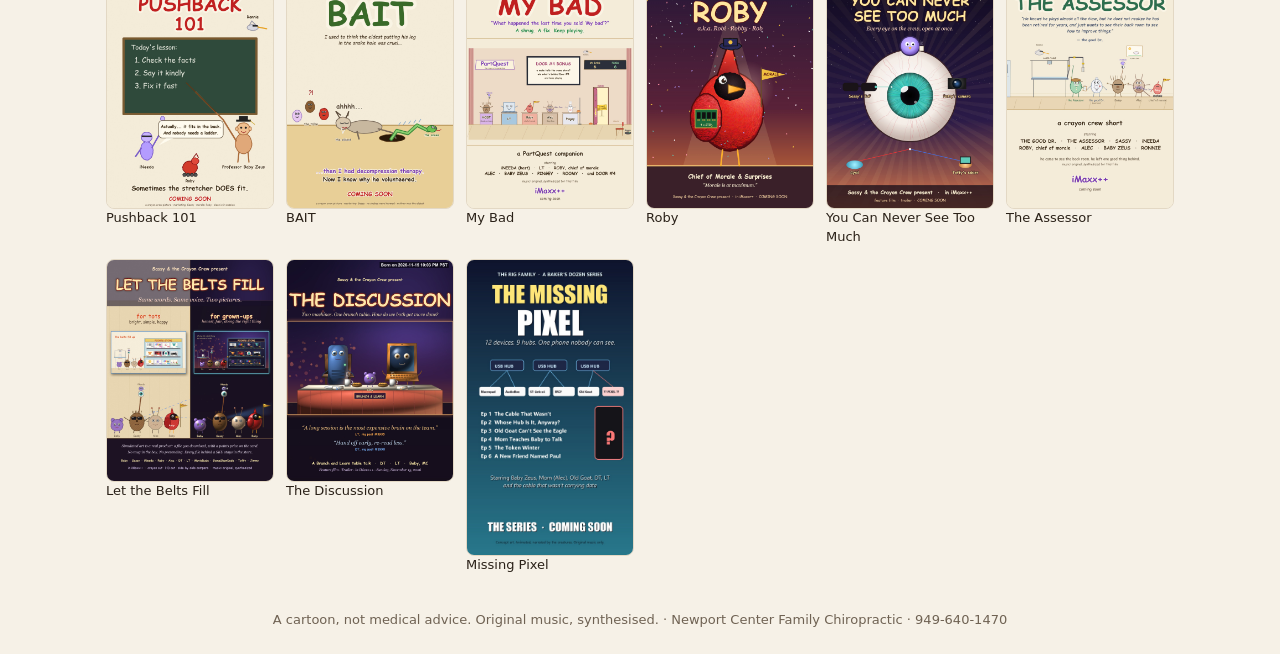
==== commit 231fd23c: "Now showing: scrolling poster strip with Trailer / Full movie (HD) buttons; Hold My Hand poster RAIL" ====
--- a/movies.html
+++ b/movies.html
@@ -13,11 +13,16 @@
 .play{position:absolute;inset:0;display:grid;place-items:center;color:#fff;font-size:34px;text-shadow:0 2px 8px #000}.dur{position:absolute;right:8px;bottom:6px;color:#fff;background:#0009;border-radius:6px;padding:0 6px;font-size:12px}
 .btn{display:inline-block;background:var(--acc);color:#fff;text-decoration:none;border-radius:8px;padding:5px 12px;font-weight:600;font-size:14px}.btn.ghost{background:transparent;color:var(--acc2);border:1px solid var(--line)}
 .posters{display:grid;grid-template-columns:repeat(auto-fill,minmax(150px,1fr));gap:12px}.poster{color:var(--ink);text-decoration:none;font-size:13px}.poster img{width:100%;border-radius:8px;border:1px solid var(--line);display:block}
+.rail{display:flex;gap:14px;overflow-x:auto;scroll-snap-type:x mandatory;padding:4px 2px 12px;-webkit-overflow-scrolling:touch}
+.rp{flex:0 0 clamp(170px,42vw,220px);margin:0;scroll-snap-align:start;background:var(--card);border:1px solid var(--line);border-radius:12px;padding:8px}
+.rp img{width:100%;border-radius:8px;display:block;aspect-ratio:3/4;object-fit:cover}.rp figcaption{font-weight:700;font-size:14px;margin:8px 2px 6px}
+.rp p{margin:0;display:flex;flex-direction:column;gap:6px}.rp .btn{text-align:center}.btn.off{background:transparent;color:var(--mute);border:1px dashed var(--line);font-weight:500;font-size:12px}
 dialog{border:0;padding:0;background:#000;max-width:min(96vw,1100px);width:100%}dialog video{width:100%;display:block}dialog::backdrop{background:#000c}
 footer{color:var(--mute);font-size:13px;text-align:center;padding:24px 16px}
 </style></head><body>
 <header><h1>Crew Films</h1><p>Movies, trailers and posters by Sassy &amp; the Crayon Crew. Tap a picture to play; Download saves the 1080p file.</p></header>
-<nav><a href="#movies">Movies</a><a href="#trailers">Trailers</a><a href="#posters">Posters</a><a href="crayon.html">Crayon Crew live</a></nav>
+<nav><a href="#now">Now showing</a><a href="#movies">Movies</a><a href="#trailers">Trailers</a><a href="#posters">Posters</a><a href="crayon.html">Crayon Crew live</a></nav>
+<section id="now"><h2>Now showing</h2><div class="rail" id="rail"><figure class="rp"><a href="posters/hold-my-hand.jpg" target="_blank"><img loading="lazy" src="posters/hold-my-hand.jpg" alt="Hold My Hand poster"></a><figcaption>Hold My Hand</figcaption><p><span class="btn off" title="not rendered yet">Trailer: about 6 AM Tue 11/17</span> <span class="btn off" title="not rendered yet">Full movie (HD): about 7 AM Tue 11/17</span></p></figure><figure class="rp"><a href="posters/turn-n-burn.jpg" target="_blank"><img loading="lazy" src="posters/turn-n-burn.jpg" alt="Turn n&#x27; Burn poster"></a><figcaption>Turn n&#x27; Burn</figcaption><p><a class="btn" href="https://github.com/GreensKeeper1/crew/releases/download/films-2026-11-16/TurnNBurn_Trailer_1080p_narrated_cc_0158PM_11-13b-2026.mp4" data-src="https://github.com/GreensKeeper1/crew/releases/download/films-2026-11-16/TurnNBurn_Trailer_1080p_narrated_cc_0158PM_11-13b-2026.mp4">Trailer</a> <span class="btn off" title="not rendered yet">Full movie (HD): not in the queue yet</span></p></figure><figure class="rp"><a href="posters/door-number-four.jpg" target="_blank"><img loading="lazy" src="posters/door-number-four.jpg" alt="Door Number Four poster"></a><figcaption>Door Number Four</figcaption><p><a class="btn" href="https://github.com/GreensKeeper1/crew/releases/download/films-2026-11-16/DoorNumberFourTrailerKeysSlack1080p_0525PM_11-14a-2026.mp4" data-src="https://github.com/GreensKeeper1/crew/releases/download/films-2026-11-16/DoorNumberFourTrailerKeysSlack1080p_0525PM_11-14a-2026.mp4">Trailer</a> <span class="btn off" title="not rendered yet">Full movie (HD): not in the queue yet</span></p></figure><figure class="rp"><a href="posters/train-of-thought.jpg" target="_blank"><img loading="lazy" src="posters/train-of-thought.jpg" alt="Train of Thought poster"></a><figcaption>Train of Thought</figcaption><p><a class="btn" href="https://github.com/GreensKeeper1/crew/releases/download/films-2026-11-16/TrainOfThoughtTrailerSmall_0529PM_11-14a-2026.mp4" data-src="https://github.com/GreensKeeper1/crew/releases/download/films-2026-11-16/TrainOfThoughtTrailerSmall_0529PM_11-14a-2026.mp4">Trailer</a> <span class="btn off" title="not rendered yet">Full movie (HD): not in the queue yet</span></p></figure><figure class="rp"><a href="posters/bestie-murders-the-other.jpg" target="_blank"><img loading="lazy" src="posters/bestie-murders-the-other.jpg" alt="Bestie: Murders the Other poster"></a><figcaption>Bestie: Murders the Other</figcaption><p><span class="btn off" title="not rendered yet">Trailer: not in the queue yet</span> <a class="btn" href="https://github.com/GreensKeeper1/crew/releases/download/films-2026-11-16/BestieMurdersOtherMovie1080p_0846PM_11-14a-2026.mp4" data-src="https://github.com/GreensKeeper1/crew/releases/download/films-2026-11-16/BestieMurdersOtherMovie1080p_0846PM_11-14a-2026.mp4">Full movie (HD)</a></p></figure><figure class="rp"><a href="posters/bestie-makes-amends.jpg" target="_blank"><img loading="lazy" src="posters/bestie-makes-amends.jpg" alt="Bestie Makes Amends poster"></a><figcaption>Bestie Makes Amends</figcaption><p><span class="btn off" title="not rendered yet">Trailer: not in the queue yet</span> <span class="btn off" title="not rendered yet">Full movie (HD): not in the queue yet</span></p></figure><figure class="rp"><a href="posters/the-golden-burrito-barb.jpg" target="_blank"><img loading="lazy" src="posters/the-golden-burrito-barb.jpg" alt="The Golden Burrito (Barb) poster"></a><figcaption>The Golden Burrito (Barb)</figcaption><p><a class="btn" href="https://github.com/GreensKeeper1/crew/releases/download/films-2026-11-16/GoldenBurritoTrailerBarb1080p_0639PM_11-14a-2026.mp4" data-src="https://github.com/GreensKeeper1/crew/releases/download/films-2026-11-16/GoldenBurritoTrailerBarb1080p_0639PM_11-14a-2026.mp4">Trailer</a> <span class="btn off" title="not rendered yet">Full movie (HD): not in the queue yet</span></p></figure><figure class="rp"><a href="posters/pushback-101.jpg" target="_blank"><img loading="lazy" src="posters/pushback-101.jpg" alt="Pushback 101 poster"></a><figcaption>Pushback 101</figcaption><p><span class="btn off" title="not rendered yet">Trailer: not in the queue yet</span> <span class="btn off" title="not rendered yet">Full movie (HD): not in the queue yet</span></p></figure><figure class="rp"><a href="posters/bait.jpg" target="_blank"><img loading="lazy" src="posters/bait.jpg" alt="BAIT poster"></a><figcaption>BAIT</figcaption><p><span class="btn off" title="not rendered yet">Trailer: not in the queue yet</span> <span class="btn off" title="not rendered yet">Full movie (HD): not in the queue yet</span></p></figure><figure class="rp"><a href="posters/my-bad.jpg" target="_blank"><img loading="lazy" src="posters/my-bad.jpg" alt="My Bad poster"></a><figcaption>My Bad</figcaption><p><a class="btn" href="https://github.com/GreensKeeper1/crew/releases/download/films-2026-11-16/MyBadTrailer1080p_0130PM_11-15a-2026.mp4" data-src="https://github.com/GreensKeeper1/crew/releases/download/films-2026-11-16/MyBadTrailer1080p_0130PM_11-15a-2026.mp4">Trailer</a> <a class="btn" href="https://github.com/GreensKeeper1/crew/releases/download/films-2026-11-16/MyBad1080p_0114PM_11-15a-2026.mp4" data-src="https://github.com/GreensKeeper1/crew/releases/download/films-2026-11-16/MyBad1080p_0114PM_11-15a-2026.mp4">Full movie (HD)</a></p></figure><figure class="rp"><a href="posters/roby.jpg" target="_blank"><img loading="lazy" src="posters/roby.jpg" alt="Roby poster"></a><figcaption>Roby</figcaption><p><a class="btn" href="https://github.com/GreensKeeper1/crew/releases/download/films-2026-11-16/RobyTrailer1080p_0205PM_11-15a-2026.mp4" data-src="https://github.com/GreensKeeper1/crew/releases/download/films-2026-11-16/RobyTrailer1080p_0205PM_11-15a-2026.mp4">Trailer</a> <span class="btn off" title="not rendered yet">Full movie (HD): not in the queue yet</span></p></figure><figure class="rp"><a href="posters/you-can-never-see-too-much.jpg" target="_blank"><img loading="lazy" src="posters/you-can-never-see-too-much.jpg" alt="You Can Never See Too Much poster"></a><figcaption>You Can Never See Too Much</figcaption><p><span class="btn off" title="not rendered yet">Trailer: not in the queue yet</span> <span class="btn off" title="not rendered yet">Full movie (HD): not in the queue yet</span></p></figure><figure class="rp"><a href="posters/the-assessor.jpg" target="_blank"><img loading="lazy" src="posters/the-assessor.jpg" alt="The Assessor poster"></a><figcaption>The Assessor</figcaption><p><a class="btn" href="https://github.com/GreensKeeper1/crew/releases/download/films-2026-11-16/TheAssessorTrailerProxy1080p_0516PM_11-15a-2026.mp4" data-src="https://github.com/GreensKeeper1/crew/releases/download/films-2026-11-16/TheAssessorTrailerProxy1080p_0516PM_11-15a-2026.mp4">Trailer</a> <a class="btn" href="https://github.com/GreensKeeper1/crew/releases/download/films-2026-11-16/TheAssessorProxy1080p_0508PM_11-15a-2026.mp4" data-src="https://github.com/GreensKeeper1/crew/releases/download/films-2026-11-16/TheAssessorProxy1080p_0508PM_11-15a-2026.mp4">Full movie (HD)</a></p></figure><figure class="rp"><a href="posters/let-the-belts-fill.jpg" target="_blank"><img loading="lazy" src="posters/let-the-belts-fill.jpg" alt="Let the Belts Fill poster"></a><figcaption>Let the Belts Fill</figcaption><p><a class="btn" href="https://github.com/GreensKeeper1/crew/releases/download/films-2026-11-16/LetTheBeltsFillCrayonTrailer1080p_0900PM_11-15a-2026.mp4" data-src="https://github.com/GreensKeeper1/crew/releases/download/films-2026-11-16/LetTheBeltsFillCrayonTrailer1080p_0900PM_11-15a-2026.mp4">Trailer</a> <a class="btn" href="https://github.com/GreensKeeper1/crew/releases/download/films-2026-11-16/LetTheBeltsFillCrayonFilm1080p_1154PM_11-15a-2026.mp4" data-src="https://github.com/GreensKeeper1/crew/releases/download/films-2026-11-16/LetTheBeltsFillCrayonFilm1080p_1154PM_11-15a-2026.mp4">Full movie (HD)</a></p></figure><figure class="rp"><a href="posters/the-discussion.jpg" target="_blank"><img loading="lazy" src="posters/the-discussion.jpg" alt="The Discussion poster"></a><figcaption>The Discussion</figcaption><p><a class="btn" href="https://github.com/GreensKeeper1/crew/releases/download/films-2026-11-16/TheDiscussionTrailer1080p_1220AM_11-16a-2026.mp4" data-src="https://github.com/GreensKeeper1/crew/releases/download/films-2026-11-16/TheDiscussionTrailer1080p_1220AM_11-16a-2026.mp4">Trailer</a> <a class="btn" href="https://github.com/GreensKeeper1/crew/releases/download/films-2026-11-16/TheDiscussionFilm1080p_0104AM_11-16a-2026.mp4" data-src="https://github.com/GreensKeeper1/crew/releases/download/films-2026-11-16/TheDiscussionFilm1080p_0104AM_11-16a-2026.mp4">Full movie (HD)</a></p></figure><figure class="rp"><a href="posters/missing-pixel.jpg" target="_blank"><img loading="lazy" src="posters/missing-pixel.jpg" alt="Missing Pixel poster"></a><figcaption>Missing Pixel</figcaption><p><a class="btn" href="https://github.com/GreensKeeper1/crew/releases/download/films-2026-11-16/MissingPixel_Trailer_0133AM_11-13a-2026.mp4" data-src="https://github.com/GreensKeeper1/crew/releases/download/films-2026-11-16/MissingPixel_Trailer_0133AM_11-13a-2026.mp4">Trailer</a> <span class="btn off" title="not rendered yet">Full movie (HD): not in the queue yet</span></p></figure></div></section>
 <section id="movies"><h2>Movies</h2><div class="grid"><article id="m-friday-the-13ths-so-far" class="card"><button class="thumb" data-src="https://github.com/GreensKeeper1/crew/releases/download/films-2026-11-16/Fri13thsSoFarMovie1080p_1153PM_11-13b-2026.mp4" aria-label="Play Friday the 13ths So Far"><img loading="lazy" src="thumbs/movie-friday-the-13ths-so-far.jpg" alt=""><span class="play">&#9654;</span><span class="dur">4:00</span></button><h3>Friday the 13ths So Far</h3><p><a class="btn" href="https://github.com/GreensKeeper1/crew/releases/download/films-2026-11-16/Fri13thsSoFarMovie1080p_1153PM_11-13b-2026.mp4" data-src="https://github.com/GreensKeeper1/crew/releases/download/films-2026-11-16/Fri13thsSoFarMovie1080p_1153PM_11-13b-2026.mp4">Play</a> <a class="btn ghost" href="https://github.com/GreensKeeper1/crew/releases/download/films-2026-11-16/Fri13thsSoFarMovie1080p_1153PM_11-13b-2026.mp4" download>Download</a></p></article><article id="m-bestie-murders-the-other" class="card"><button class="thumb" data-src="https://github.com/GreensKeeper1/crew/releases/download/films-2026-11-16/BestieMurdersOtherMovie1080p_0846PM_11-14a-2026.mp4" aria-label="Play Bestie: Murders the Other"><img loading="lazy" src="thumbs/movie-bestie-murders-the-other.jpg" alt=""><span class="play">&#9654;</span><span class="dur">1:48</span></button><h3>Bestie: Murders the Other</h3><p><a class="btn" href="https://github.com/GreensKeeper1/crew/releases/download/films-2026-11-16/BestieMurdersOtherMovie1080p_0846PM_11-14a-2026.mp4" data-src="https://github.com/GreensKeeper1/crew/releases/download/films-2026-11-16/BestieMurdersOtherMovie1080p_0846PM_11-14a-2026.mp4">Play</a> <a class="btn ghost" href="https://github.com/GreensKeeper1/crew/releases/download/films-2026-11-16/BestieMurdersOtherMovie1080p_0846PM_11-14a-2026.mp4" download>Download</a></p></article><article id="m-my-bad" class="card"><button class="thumb" data-src="https://github.com/GreensKeeper1/crew/releases/download/films-2026-11-16/MyBad1080p_0114PM_11-15a-2026.mp4" aria-label="Play My Bad"><img loading="lazy" src="thumbs/movie-my-bad.jpg" alt=""><span class="play">&#9654;</span><span class="dur">2:30</span></button><h3>My Bad</h3><p><a class="btn" href="https://github.com/GreensKeeper1/crew/releases/download/films-2026-11-16/MyBad1080p_0114PM_11-15a-2026.mp4" data-src="https://github.com/GreensKeeper1/crew/releases/download/films-2026-11-16/MyBad1080p_0114PM_11-15a-2026.mp4">Play</a> <a class="btn ghost" href="https://github.com/GreensKeeper1/crew/releases/download/films-2026-11-16/MyBad1080p_0114PM_11-15a-2026.mp4" download>Download</a></p></article><article id="m-the-assessor" class="card"><button class="thumb" data-src="https://github.com/GreensKeeper1/crew/releases/download/films-2026-11-16/TheAssessorProxy1080p_0508PM_11-15a-2026.mp4" aria-label="Play The Assessor"><img loading="lazy" src="thumbs/movie-the-assessor.jpg" alt=""><span class="play">&#9654;</span><span class="dur">2:50</span></button><h3>The Assessor</h3><p><a class="btn" href="https://github.com/GreensKeeper1/crew/releases/download/films-2026-11-16/TheAssessorProxy1080p_0508PM_11-15a-2026.mp4" data-src="https://github.com/GreensKeeper1/crew/releases/download/films-2026-11-16/TheAssessorProxy1080p_0508PM_11-15a-2026.mp4">Play</a> <a class="btn ghost" href="https://github.com/GreensKeeper1/crew/releases/download/films-2026-11-16/TheAssessorProxy1080p_0508PM_11-15a-2026.mp4" download>Download</a></p></article><article id="m-let-the-belts-fill-crayon" class="card"><button class="thumb" data-src="https://github.com/GreensKeeper1/crew/releases/download/films-2026-11-16/LetTheBeltsFillCrayonFilm1080p_1154PM_11-15a-2026.mp4" aria-label="Play Let the Belts Fill (crayon)"><img loading="lazy" src="thumbs/movie-let-the-belts-fill-crayon.jpg" alt=""><span class="play">&#9654;</span><span class="dur">2:27</span></button><h3>Let the Belts Fill (crayon)</h3><p><a class="btn" href="https://github.com/GreensKeeper1/crew/releases/download/films-2026-11-16/LetTheBeltsFillCrayonFilm1080p_1154PM_11-15a-2026.mp4" data-src="https://github.com/GreensKeeper1/crew/releases/download/films-2026-11-16/LetTheBeltsFillCrayonFilm1080p_1154PM_11-15a-2026.mp4">Play</a> <a class="btn ghost" href="https://github.com/GreensKeeper1/crew/releases/download/films-2026-11-16/LetTheBeltsFillCrayonFilm1080p_1154PM_11-15a-2026.mp4" download>Download</a></p></article><article id="m-let-the-belts-fill-hd" class="card"><button class="thumb" data-src="https://github.com/GreensKeeper1/crew/releases/download/films-2026-11-16/LetTheBeltsFillHDFilm1080p_0435AM_11-16a-2026.mp4" aria-label="Play Let the Belts Fill (HD)"><img loading="lazy" src="thumbs/movie-let-the-belts-fill-hd.jpg" alt=""><span class="play">&#9654;</span><span class="dur">2:27</span></button><h3>Let the Belts Fill (HD)</h3><p><a class="btn" href="https://github.com/GreensKeeper1/crew/releases/download/films-2026-11-16/LetTheBeltsFillHDFilm1080p_0435AM_11-16a-2026.mp4" data-src="https://github.com/GreensKeeper1/crew/releases/download/films-2026-11-16/LetTheBeltsFillHDFilm1080p_0435AM_11-16a-2026.mp4">Play</a> <a class="btn ghost" href="https://github.com/GreensKeeper1/crew/releases/download/films-2026-11-16/LetTheBeltsFillHDFilm1080p_0435AM_11-16a-2026.mp4" download>Download</a></p></article><article id="m-the-discussion" class="card"><button class="thumb" data-src="https://github.com/GreensKeeper1/crew/releases/download/films-2026-11-16/TheDiscussionFilm1080p_0104AM_11-16a-2026.mp4" aria-label="Play The Discussion"><img loading="lazy" src="thumbs/movie-the-discussion.jpg" alt=""><span class="play">&#9654;</span><span class="dur">3:09</span></button><h3>The Discussion</h3><p><a class="btn" href="https://github.com/GreensKeeper1/crew/releases/download/films-2026-11-16/TheDiscussionFilm1080p_0104AM_11-16a-2026.mp4" data-src="https://github.com/GreensKeeper1/crew/releases/download/films-2026-11-16/TheDiscussionFilm1080p_0104AM_11-16a-2026.mp4">Play</a> <a class="btn ghost" href="https://github.com/GreensKeeper1/crew/releases/download/films-2026-11-16/TheDiscussionFilm1080p_0104AM_11-16a-2026.mp4" download>Download</a></p></article><article id="m-baby-s-radial-stems-the-family-hug" class="card"><button class="thumb" data-src="https://github.com/GreensKeeper1/crew/releases/download/films-2026-11-16/RadialStemsFamilyHug1080p_0717AM_11-16a-2026.mp4" aria-label="Play Baby&#x27;s Radial Stems + the Family Hug"><img loading="lazy" src="thumbs/movie-baby-s-radial-stems-the-family-hug.jpg" alt=""><span class="play">&#9654;</span><span class="dur">0:53</span></button><h3>Baby&#x27;s Radial Stems + the Family Hug</h3><p><a class="btn" href="https://github.com/GreensKeeper1/crew/releases/download/films-2026-11-16/RadialStemsFamilyHug1080p_0717AM_11-16a-2026.mp4" data-src="https://github.com/GreensKeeper1/crew/releases/download/films-2026-11-16/RadialStemsFamilyHug1080p_0717AM_11-16a-2026.mp4">Play</a> <a class="btn ghost" href="https://github.com/GreensKeeper1/crew/releases/download/films-2026-11-16/RadialStemsFamilyHug1080p_0717AM_11-16a-2026.mp4" download>Download</a></p></article><article id="m-friends-barb-loop" class="card"><button class="thumb" data-src="https://github.com/GreensKeeper1/crew/releases/download/films-2026-11-16/FriendsBarbLoop1080p_0614AM_11-16a-2026.mp4" aria-label="Play Friends + Barb (loop)"><img loading="lazy" src="thumbs/movie-friends-barb-loop.jpg" alt=""><span class="play">&#9654;</span><span class="dur">0:15</span></button><h3>Friends + Barb (loop)</h3><p><a class="btn" href="https://github.com/GreensKeeper1/crew/releases/download/films-2026-11-16/FriendsBarbLoop1080p_0614AM_11-16a-2026.mp4" data-src="https://github.com/GreensKeeper1/crew/releases/download/films-2026-11-16/FriendsBarbLoop1080p_0614AM_11-16a-2026.mp4">Play</a> <a class="btn ghost" href="https://github.com/GreensKeeper1/crew/releases/download/films-2026-11-16/FriendsBarbLoop1080p_0614AM_11-16a-2026.mp4" download>Download</a></p></article><article id="m-family-photo-with-the-pelican-loop" class="card"><button class="thumb" data-src="https://github.com/GreensKeeper1/crew/releases/download/films-2026-11-16/FamilyPhotoPelicanLoop1080p_0722AM_11-16a-2026.mp4" aria-label="Play Family Photo with the Pelican (loop)"><img loading="lazy" src="thumbs/movie-family-photo-with-the-pelican-loop.jpg" alt=""><span class="play">&#9654;</span><span class="dur">0:15</span></button><h3>Family Photo with the Pelican (loop)</h3><p><a class="btn" href="https://github.com/GreensKeeper1/crew/releases/download/films-2026-11-16/FamilyPhotoPelicanLoop1080p_0722AM_11-16a-2026.mp4" data-src="https://github.com/GreensKeeper1/crew/releases/download/films-2026-11-16/FamilyPhotoPelicanLoop1080p_0722AM_11-16a-2026.mp4">Play</a> <a class="btn ghost" href="https://github.com/GreensKeeper1/crew/releases/download/films-2026-11-16/FamilyPhotoPelicanLoop1080p_0722AM_11-16a-2026.mp4" download>Download</a></p></article></div></section>
 <section id="trailers"><h2>Trailers</h2><div class="grid"><article id="t-turn-n-burn" class="card"><button class="thumb" data-src="https://github.com/GreensKeeper1/crew/releases/download/films-2026-11-16/TurnNBurn_Trailer_1080p_narrated_cc_0158PM_11-13b-2026.mp4" aria-label="Play Turn n&#x27; Burn"><img loading="lazy" src="thumbs/trailer-turn-n-burn.jpg" alt=""><span class="play">&#9654;</span><span class="dur">0:49</span></button><h3>Turn n&#x27; Burn</h3><p><a class="btn" href="https://github.com/GreensKeeper1/crew/releases/download/films-2026-11-16/TurnNBurn_Trailer_1080p_narrated_cc_0158PM_11-13b-2026.mp4" data-src="https://github.com/GreensKeeper1/crew/releases/download/films-2026-11-16/TurnNBurn_Trailer_1080p_narrated_cc_0158PM_11-13b-2026.mp4">Play</a> <a class="btn ghost" href="https://github.com/GreensKeeper1/crew/releases/download/films-2026-11-16/TurnNBurn_Trailer_1080p_narrated_cc_0158PM_11-13b-2026.mp4" download>Download</a></p></article><article id="t-friday-the-13ths-so-far" class="card"><button class="thumb" data-src="https://github.com/GreensKeeper1/crew/releases/download/films-2026-11-16/Fri13thsSoFarTrailer1080p_1048PM_11-13b-2026.mp4" aria-label="Play Friday the 13ths So Far"><img loading="lazy" src="thumbs/trailer-friday-the-13ths-so-far.jpg" alt=""><span class="play">&#9654;</span><span class="dur">0:42</span></button><h3>Friday the 13ths So Far</h3><p><a class="btn" href="https://github.com/GreensKeeper1/crew/releases/download/films-2026-11-16/Fri13thsSoFarTrailer1080p_1048PM_11-13b-2026.mp4" data-src="https://github.com/GreensKeeper1/crew/releases/download/films-2026-11-16/Fri13thsSoFarTrailer1080p_1048PM_11-13b-2026.mp4">Play</a> <a class="btn ghost" href="https://github.com/GreensKeeper1/crew/releases/download/films-2026-11-16/Fri13thsSoFarTrailer1080p_1048PM_11-13b-2026.mp4" download>Download</a></p></article><article id="t-hi-def" class="card"><button class="thumb" data-src="https://github.com/GreensKeeper1/crew/releases/download/films-2026-11-16/HiDefTrailer1080p0741AM_11-14a-2026.mp4" aria-label="Play Hi-Def"><img loading="lazy" src="thumbs/trailer-hi-def.jpg" alt=""><span class="play">&#9654;</span><span class="dur">0:54</span></button><h3>Hi-Def</h3><p><a class="btn" href="https://github.com/GreensKeeper1/crew/releases/download/films-2026-11-16/HiDefTrailer1080p0741AM_11-14a-2026.mp4" data-src="https://github.com/GreensKeeper1/crew/releases/download/films-2026-11-16/HiDefTrailer1080p0741AM_11-14a-2026.mp4">Play</a> <a class="btn ghost" href="https://github.com/GreensKeeper1/crew/releases/download/films-2026-11-16/HiDefTrailer1080p0741AM_11-14a-2026.mp4" download>Download</a></p></article><article id="t-door-number-four" class="card"><button class="thumb" data-src="https://github.com/GreensKeeper1/crew/releases/download/films-2026-11-16/DoorNumberFourTrailerKeysSlack1080p_0525PM_11-14a-2026.mp4" aria-label="Play Door Number Four"><img loading="lazy" src="thumbs/trailer-door-number-four.jpg" alt=""><span class="play">&#9654;</span><span class="dur">0:58</span></button><h3>Door Number Four</h3><p><a class="btn" href="https://github.com/GreensKeeper1/crew/releases/download/films-2026-11-16/DoorNumberFourTrailerKeysSlack1080p_0525PM_11-14a-2026.mp4" data-src="https://github.com/GreensKeeper1/crew/releases/download/films-2026-11-16/DoorNumberFourTrailerKeysSlack1080p_0525PM_11-14a-2026.mp4">Play</a> <a class="btn ghost" href="https://github.com/GreensKeeper1/crew/releases/download/films-2026-11-16/DoorNumberFourTrailerKeysSlack1080p_0525PM_11-14a-2026.mp4" download>Download</a></p></article><article id="t-door-number-four-episode-2" class="card"><button class="thumb" data-src="https://github.com/GreensKeeper1/crew/releases/download/films-2026-11-16/DoorNumberFourEp2Trailer1080p_0922AM_11-14a-2026.mp4" aria-label="Play Door Number Four, Episode 2"><img loading="lazy" src="thumbs/trailer-door-number-four-episode-2.jpg" alt=""><span class="play">&#9654;</span><span class="dur">0:43</span></button><h3>Door Number Four, Episode 2</h3><p><a class="btn" href="https://github.com/GreensKeeper1/crew/releases/download/films-2026-11-16/DoorNumberFourEp2Trailer1080p_0922AM_11-14a-2026.mp4" data-src="https://github.com/GreensKeeper1/crew/releases/download/films-2026-11-16/DoorNumberFourEp2Trailer1080p_0922AM_11-14a-2026.mp4">Play</a> <a class="btn ghost" href="https://github.com/GreensKeeper1/crew/releases/download/films-2026-11-16/DoorNumberFourEp2Trailer1080p_0922AM_11-14a-2026.mp4" download>Download</a></p></article><article id="t-last-month" class="card"><button class="thumb" data-src="https://github.com/GreensKeeper1/crew/releases/download/films-2026-11-16/LastMonthTrailer1080p_0914AM_11-14a-2026.mp4" aria-label="Play Last Month"><img loading="lazy" src="thumbs/trailer-last-month.jpg" alt=""><span class="play">&#9654;</span><span class="dur">0:32</span></button><h3>Last Month</h3><p><a class="btn" href="https://github.com/GreensKeeper1/crew/releases/download/films-2026-11-16/LastMonthTrailer1080p_0914AM_11-14a-2026.mp4" data-src="https://github.com/GreensKeeper1/crew/releases/download/films-2026-11-16/LastMonthTrailer1080p_0914AM_11-14a-2026.mp4">Play</a> <a class="btn ghost" href="https://github.com/GreensKeeper1/crew/releases/download/films-2026-11-16/LastMonthTrailer1080p_0914AM_11-14a-2026.mp4" download>Download</a></p></article><article id="t-train-of-thought" class="card"><button class="thumb" data-src="https://github.com/GreensKeeper1/crew/releases/download/films-2026-11-16/TrainOfThoughtTrailerSmall_0529PM_11-14a-2026.mp4" aria-label="Play Train of Thought"><img loading="lazy" src="thumbs/trailer-train-of-thought.jpg" alt=""><span class="play">&#9654;</span><span class="dur">0:59</span></button><h3>Train of Thought</h3><p><a class="btn" href="https://github.com/GreensKeeper1/crew/releases/download/films-2026-11-16/TrainOfThoughtTrailerSmall_0529PM_11-14a-2026.mp4" data-src="https://github.com/GreensKeeper1/crew/releases/download/films-2026-11-16/TrainOfThoughtTrailerSmall_0529PM_11-14a-2026.mp4">Play</a> <a class="btn ghost" href="https://github.com/GreensKeeper1/crew/releases/download/films-2026-11-16/TrainOfThoughtTrailerSmall_0529PM_11-14a-2026.mp4" download>Download</a></p></article><article id="t-bestie-pilot" class="card"><button class="thumb" data-src="https://github.com/GreensKeeper1/crew/releases/download/films-2026-11-16/BestiePilotTrailerSmall_0715PM_11-14a-2026.mp4" aria-label="Play Bestie (pilot)"><img loading="lazy" src="thumbs/trailer-bestie-pilot.jpg" alt=""><span class="play">&#9654;</span><span class="dur">1:00</span></button><h3>Bestie (pilot)</h3><p><a class="btn" href="https://github.com/GreensKeeper1/crew/releases/download/films-2026-11-16/BestiePilotTrailerSmall_0715PM_11-14a-2026.mp4" data-src="https://github.com/GreensKeeper1/crew/releases/download/films-2026-11-16/BestiePilotTrailerSmall_0715PM_11-14a-2026.mp4">Play</a> <a class="btn ghost" href="https://github.com/GreensKeeper1/crew/releases/download/films-2026-11-16/BestiePilotTrailerSmall_0715PM_11-14a-2026.mp4" download>Download</a></p></article><article id="t-the-golden-burrito-barb" class="card"><button class="thumb" data-src="https://github.com/GreensKeeper1/crew/releases/download/films-2026-11-16/GoldenBurritoTrailerBarb1080p_0639PM_11-14a-2026.mp4" aria-label="Play The Golden Burrito (Barb)"><img loading="lazy" src="thumbs/trailer-the-golden-burrito-barb.jpg" alt=""><span class="play">&#9654;</span><span class="dur">0:58</span></button><h3>The Golden Burrito (Barb)</h3><p><a class="btn" href="https://github.com/GreensKeeper1/crew/releases/download/films-2026-11-16/GoldenBurritoTrailerBarb1080p_0639PM_11-14a-2026.mp4" data-src="https://github.com/GreensKeeper1/crew/releases/download/films-2026-11-16/GoldenBurritoTrailerBarb1080p_0639PM_11-14a-2026.mp4">Play</a> <a class="btn ghost" href="https://github.com/GreensKeeper1/crew/releases/download/films-2026-11-16/GoldenBurritoTrailerBarb1080p_0639PM_11-14a-2026.mp4" download>Download</a></p></article><article id="t-my-bad" class="card"><button class="thumb" data-src="https://github.com/GreensKeeper1/crew/releases/download/films-2026-11-16/MyBadTrailer1080p_0130PM_11-15a-2026.mp4" aria-label="Play My Bad"><img loading="lazy" src="thumbs/trailer-my-bad.jpg" alt=""><span class="play">&#9654;</span><span class="dur">0:44</span></button><h3>My Bad</h3><p><a class="btn" href="https://github.com/GreensKeeper1/crew/releases/download/films-2026-11-16/MyBadTrailer1080p_0130PM_11-15a-2026.mp4" data-src="https://github.com/GreensKeeper1/crew/releases/download/films-2026-11-16/MyBadTrailer1080p_0130PM_11-15a-2026.mp4">Play</a> <a class="btn ghost" href="https://github.com/GreensKeeper1/crew/releases/download/films-2026-11-16/MyBadTrailer1080p_0130PM_11-15a-2026.mp4" download>Download</a></p></article><article id="t-roby" class="card"><button class="thumb" data-src="https://github.com/GreensKeeper1/crew/releases/download/films-2026-11-16/RobyTrailer1080p_0205PM_11-15a-2026.mp4" aria-label="Play Roby"><img loading="lazy" src="thumbs/trailer-roby.jpg" alt=""><span class="play">&#9654;</span><span class="dur">0:31</span></button><h3>Roby</h3><p><a class="btn" href="https://github.com/GreensKeeper1/crew/releases/download/films-2026-11-16/RobyTrailer1080p_0205PM_11-15a-2026.mp4" data-src="https://github.com/GreensKeeper1/crew/releases/download/films-2026-11-16/RobyTrailer1080p_0205PM_11-15a-2026.mp4">Play</a> <a class="btn ghost" href="https://github.com/GreensKeeper1/crew/releases/download/films-2026-11-16/RobyTrailer1080p_0205PM_11-15a-2026.mp4" download>Download</a></p></article><article id="t-the-last-hour" class="card"><button class="thumb" data-src="https://github.com/GreensKeeper1/crew/releases/download/films-2026-11-16/LastHourTrailer_1080p_0314PM_11-15a-2026.mp4" aria-label="Play The Last Hour"><img loading="lazy" src="thumbs/trailer-the-last-hour.jpg" alt=""><span class="play">&#9654;</span><span class="dur">0:37</span></button><h3>The Last Hour</h3><p><a class="btn" href="https://github.com/GreensKeeper1/crew/releases/download/films-2026-11-16/LastHourTrailer_1080p_0314PM_11-15a-2026.mp4" data-src="https://github.com/GreensKeeper1/crew/releases/download/films-2026-11-16/LastHourTrailer_1080p_0314PM_11-15a-2026.mp4">Play</a> <a class="btn ghost" href="https://github.com/GreensKeeper1/crew/releases/download/films-2026-11-16/LastHourTrailer_1080p_0314PM_11-15a-2026.mp4" download>Download</a></p></article><article id="t-the-assessor" class="card"><button class="thumb" data-src="https://github.com/GreensKeeper1/crew/releases/download/films-2026-11-16/TheAssessorTrailerProxy1080p_0516PM_11-15a-2026.mp4" aria-label="Play The Assessor"><img loading="lazy" src="thumbs/trailer-the-assessor.jpg" alt=""><span class="play">&#9654;</span><span class="dur">0:40</span></button><h3>The Assessor</h3><p><a class="btn" href="https://github.com/GreensKeeper1/crew/releases/download/films-2026-11-16/TheAssessorTrailerProxy1080p_0516PM_11-15a-2026.mp4" data-src="https://github.com/GreensKeeper1/crew/releases/download/films-2026-11-16/TheAssessorTrailerProxy1080p_0516PM_11-15a-2026.mp4">Play</a> <a class="btn ghost" href="https://github.com/GreensKeeper1/crew/releases/download/films-2026-11-16/TheAssessorTrailerProxy1080p_0516PM_11-15a-2026.mp4" download>Download</a></p></article><article id="t-let-the-belts-fill-crayon" class="card"><button class="thumb" data-src="https://github.com/GreensKeeper1/crew/releases/download/films-2026-11-16/LetTheBeltsFillCrayonTrailer1080p_0900PM_11-15a-2026.mp4" aria-label="Play Let the Belts Fill (crayon)"><img loading="lazy" src="thumbs/trailer-let-the-belts-fill-crayon.jpg" alt=""><span class="play">&#9654;</span><span class="dur">0:43</span></button><h3>Let the Belts Fill (crayon)</h3><p><a class="btn" href="https://github.com/GreensKeeper1/crew/releases/download/films-2026-11-16/LetTheBeltsFillCrayonTrailer1080p_0900PM_11-15a-2026.mp4" data-src="https://github.com/GreensKeeper1/crew/releases/download/films-2026-11-16/LetTheBeltsFillCrayonTrailer1080p_0900PM_11-15a-2026.mp4">Play</a> <a class="btn ghost" href="https://github.com/GreensKeeper1/crew/releases/download/films-2026-11-16/LetTheBeltsFillCrayonTrailer1080p_0900PM_11-15a-2026.mp4" download>Download</a></p></article><article id="t-let-the-belts-fill-hd" class="card"><button class="thumb" data-src="https://github.com/GreensKeeper1/crew/releases/download/films-2026-11-16/LetTheBeltsFillHDTrailer1080p_0918PM_11-15a-2026.mp4" aria-label="Play Let the Belts Fill (HD)"><img loading="lazy" src="thumbs/trailer-let-the-belts-fill-hd.jpg" alt=""><span class="play">&#9654;</span><span class="dur">0:43</span></button><h3>Let the Belts Fill (HD)</h3><p><a class="btn" href="https://github.com/GreensKeeper1/crew/releases/download/films-2026-11-16/LetTheBeltsFillHDTrailer1080p_0918PM_11-15a-2026.mp4" data-src="https://github.com/GreensKeeper1/crew/releases/download/films-2026-11-16/LetTheBeltsFillHDTrailer1080p_0918PM_11-15a-2026.mp4">Play</a> <a class="btn ghost" href="https://github.com/GreensKeeper1/crew/releases/download/films-2026-11-16/LetTheBeltsFillHDTrailer1080p_0918PM_11-15a-2026.mp4" download>Download</a></p></article><article id="t-the-discussion" class="card"><button class="thumb" data-src="https://github.com/GreensKeeper1/crew/releases/download/films-2026-11-16/TheDiscussionTrailer1080p_1220AM_11-16a-2026.mp4" aria-label="Play The Discussion"><img loading="lazy" src="thumbs/trailer-the-discussion.jpg" alt=""><span class="play">&#9654;</span><span class="dur">0:48</span></button><h3>The Discussion</h3><p><a class="btn" href="https://github.com/GreensKeeper1/crew/releases/download/films-2026-11-16/TheDiscussionTrailer1080p_1220AM_11-16a-2026.mp4" data-src="https://github.com/GreensKeeper1/crew/releases/download/films-2026-11-16/TheDiscussionTrailer1080p_1220AM_11-16a-2026.mp4">Play</a> <a class="btn ghost" href="https://github.com/GreensKeeper1/crew/releases/download/films-2026-11-16/TheDiscussionTrailer1080p_1220AM_11-16a-2026.mp4" download>Download</a></p></article><article id="t-missing-pixel" class="card"><button class="thumb" data-src="https://github.com/GreensKeeper1/crew/releases/download/films-2026-11-16/MissingPixel_Trailer_0133AM_11-13a-2026.mp4" aria-label="Play Missing Pixel"><img loading="lazy" src="thumbs/trailer-missing-pixel.jpg" alt=""><span class="play">&#9654;</span><span class="dur">0:21</span></button><h3>Missing Pixel</h3><p><a class="btn" href="https://github.com/GreensKeeper1/crew/releases/download/films-2026-11-16/MissingPixel_Trailer_0133AM_11-13a-2026.mp4" data-src="https://github.com/GreensKeeper1/crew/releases/download/films-2026-11-16/MissingPixel_Trailer_0133AM_11-13a-2026.mp4">Play</a> <a class="btn ghost" href="https://github.com/GreensKeeper1/crew/releases/download/films-2026-11-16/MissingPixel_Trailer_0133AM_11-13a-2026.mp4" download>Download</a></p></article></div></section>
 <section id="posters"><h2>Posters</h2><div class="posters"><a class="poster" href="posters/turn-n-burn.jpg" target="_blank"><img loading="lazy" src="posters/turn-n-burn.jpg" alt="Turn n&#x27; Burn"><span>Turn n&#x27; Burn</span></a><a class="poster" href="posters/door-number-four.jpg" target="_blank"><img loading="lazy" src="posters/door-number-four.jpg" alt="Door Number Four"><span>Door Number Four</span></a><a class="poster" href="posters/train-of-thought.jpg" target="_blank"><img loading="lazy" src="posters/train-of-thought.jpg" alt="Train of Thought"><span>Train of Thought</span></a><a class="poster" href="posters/bestie-murders-the-other.jpg" target="_blank"><img loading="lazy" src="posters/bestie-murders-the-other.jpg" alt="Bestie: Murders the Other"><span>Bestie: Murders the Other</span></a><a class="poster" href="posters/bestie-makes-amends.jpg" target="_blank"><img loading="lazy" src="posters/bestie-makes-amends.jpg" alt="Bestie Makes Amends"><span>Bestie Makes Amends</span></a><a class="poster" href="posters/the-golden-burrito-barb.jpg" target="_blank"><img loading="lazy" src="posters/the-golden-burrito-barb.jpg" alt="The Golden Burrito (Barb)"><span>The Golden Burrito (Barb)</span></a><a class="poster" href="posters/pushback-101.jpg" target="_blank"><img loading="lazy" src="posters/pushback-101.jpg" alt="Pushback 101"><span>Pushback 101</span></a><a class="poster" href="posters/bait.jpg" target="_blank"><img loading="lazy" src="posters/bait.jpg" alt="BAIT"><span>BAIT</span></a><a class="poster" href="posters/my-bad.jpg" target="_blank"><img loading="lazy" src="posters/my-bad.jpg" alt="My Bad"><span>My Bad</span></a><a class="poster" href="posters/roby.jpg" target="_blank"><img loading="lazy" src="posters/roby.jpg" alt="Roby"><span>Roby</span></a><a class="poster" href="posters/you-can-never-see-too-much.jpg" target="_blank"><img loading="lazy" src="posters/you-can-never-see-too-much.jpg" alt="You Can Never See Too Much"><span>You Can Never See Too Much</span></a><a class="poster" href="posters/the-assessor.jpg" target="_blank"><img loading="lazy" src="posters/the-assessor.jpg" alt="The Assessor"><span>The Assessor</span></a><a class="poster" href="posters/let-the-belts-fill.jpg" target="_blank"><img loading="lazy" src="posters/let-the-belts-fill.jpg" alt="Let the Belts Fill"><span>Let the Belts Fill</span></a><a class="poster" href="posters/the-discussion.jpg" target="_blank"><img loading="lazy" src="posters/the-discussion.jpg" alt="The Discussion"><span>The Discussion</span></a><a class="poster" href="posters/missing-pixel.jpg" target="_blank"><img loading="lazy" src="posters/missing-pixel.jpg" alt="Missing Pixel"><span>Missing Pixel</span></a></div></section>
@@ -27,5 +32,10 @@
 const d=document.getElementById("dlg"),v=document.getElementById("vid");
 document.addEventListener("click",e=>{const b=e.target.closest("[data-src]");if(!b||e.target.closest("[download]"))return;e.preventDefault();v.src=b.dataset.src;d.showModal();v.play().catch(()=>{})});
 d.addEventListener("click",e=>{if(e.target===d){v.pause();d.close()}});d.addEventListener("close",()=>v.pause());
+(()=>{const r=document.getElementById("rail");let hold=0;const stop=()=>{hold=Date.now()+8000};
+["pointerdown","wheel","touchstart","focusin"].forEach(e=>r.addEventListener(e,stop,{passive:true}));
+if(!matchMedia("(prefers-reduced-motion: reduce)").matches)setInterval(()=>{if(Date.now()<hold||d.open)return;
+const w=r.firstElementChild?r.firstElementChild.getBoundingClientRect().width+14:200;
+r.scrollBy({left:(r.scrollLeft+r.clientWidth>=r.scrollWidth-4)?-r.scrollWidth:w,behavior:"smooth"})},4000)})();
 if(location.hash){const el=document.querySelector(location.hash);if(el)el.style.outline="3px solid var(--acc)"}
 </script></body></html>
